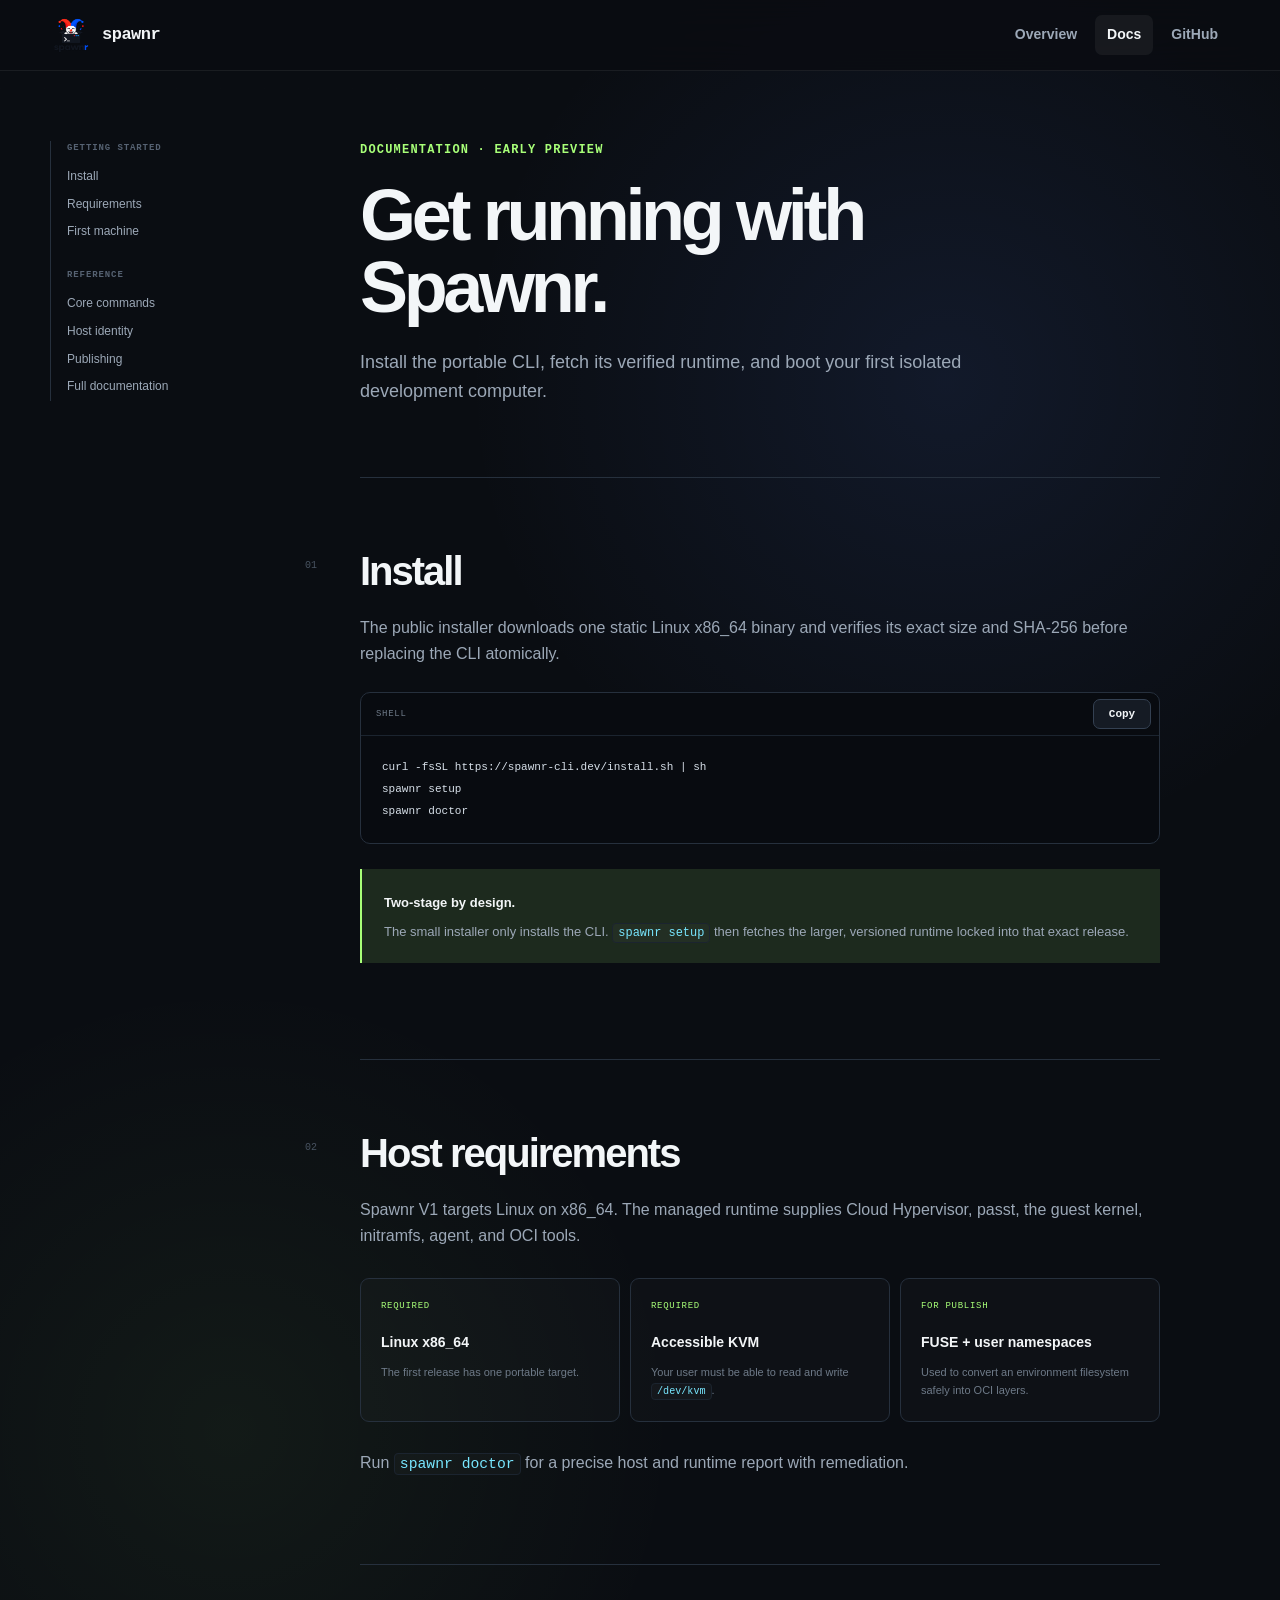
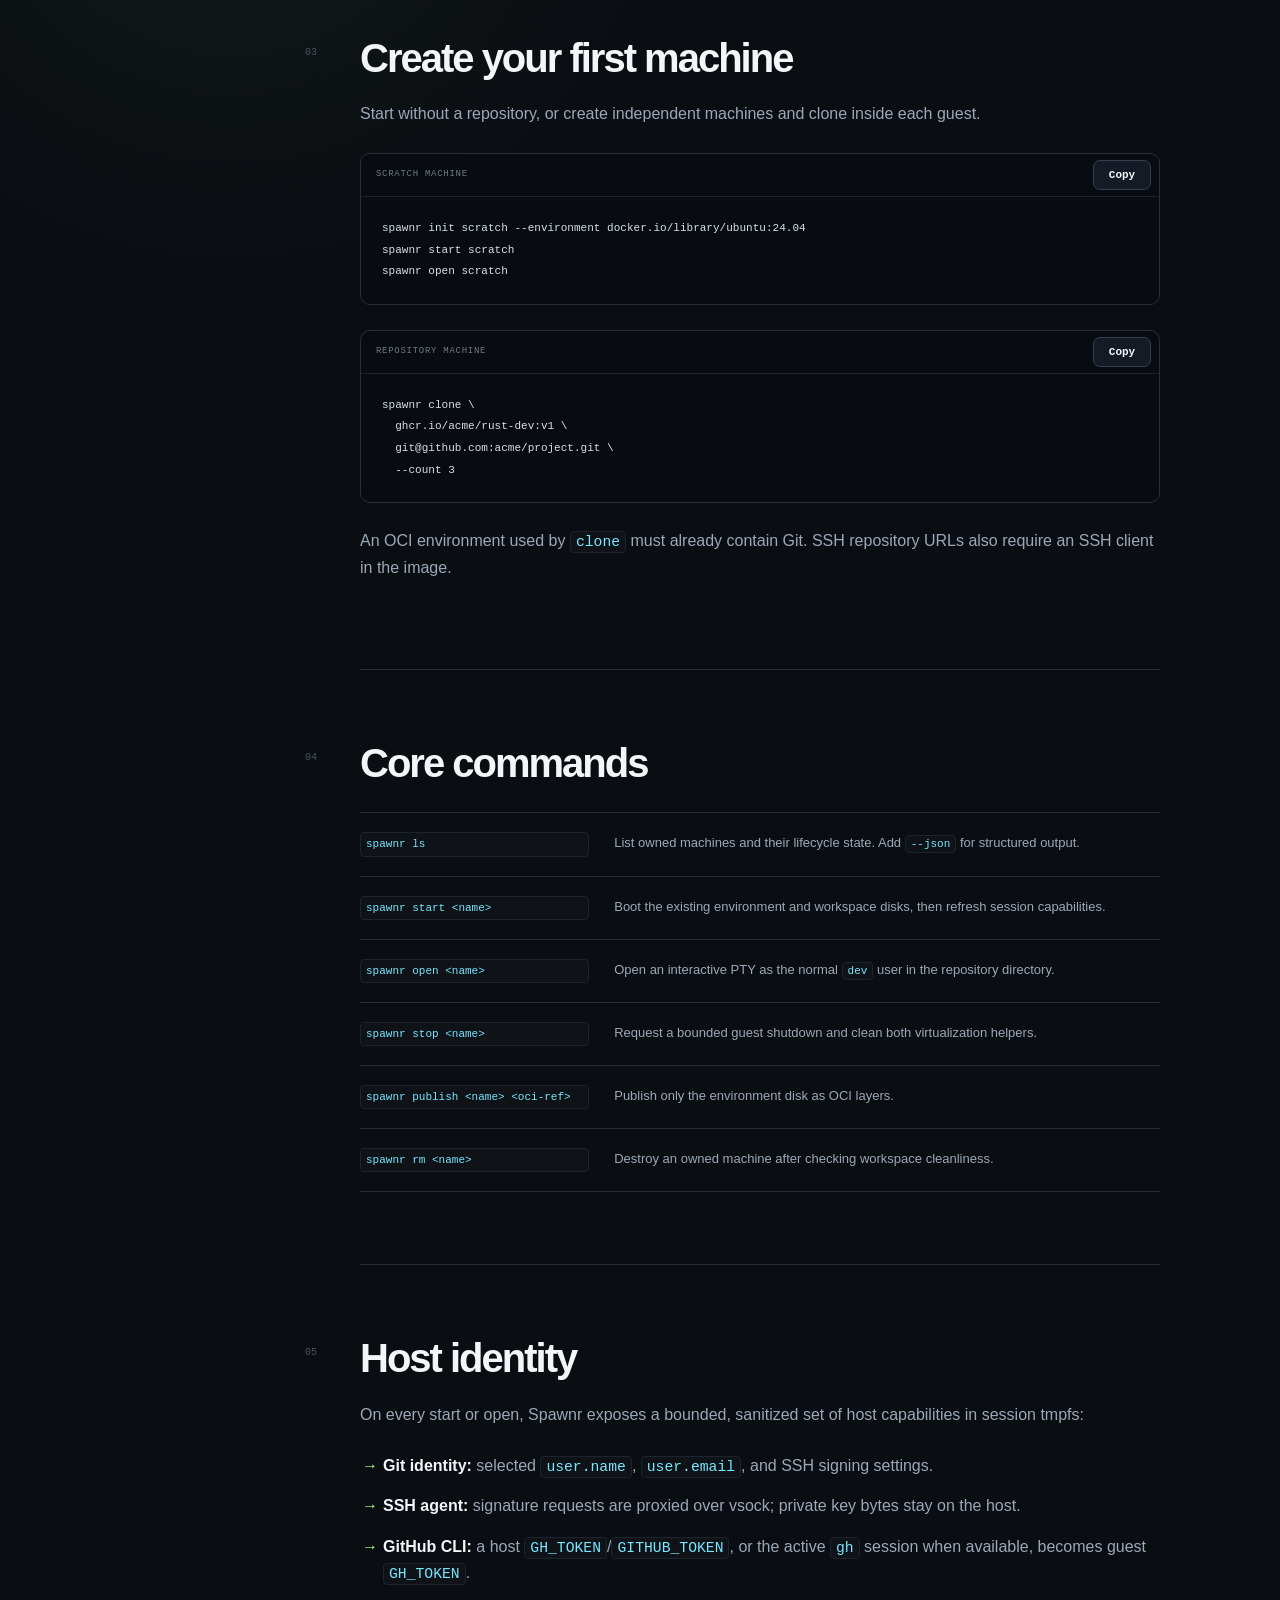
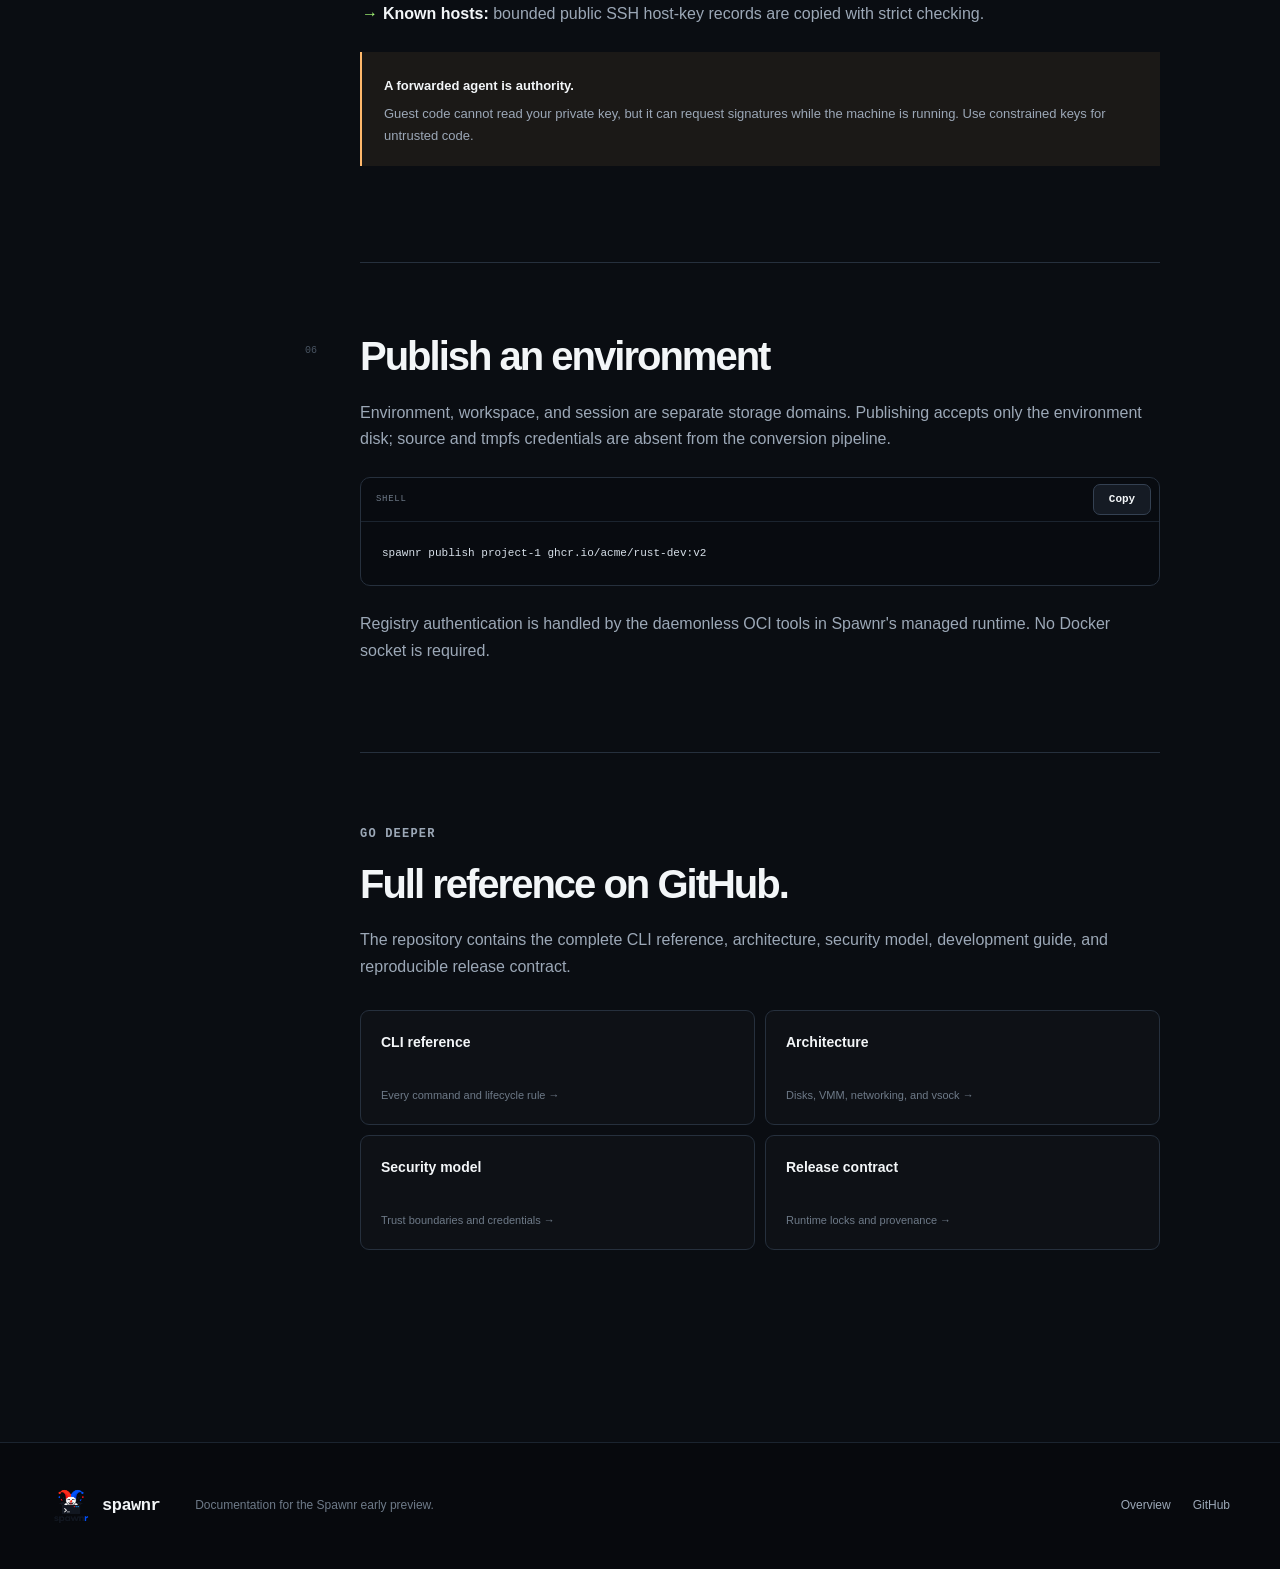
==== site/docs/index.html @ d2446458 "feat(release): launch spawnr-cli.dev and complete host auth Publish a dependency-free GitHub Pages l" ====
<!doctype html>
<html lang="en">
  <head>
    <meta charset="utf-8">
    <meta name="viewport" content="width=device-width, initial-scale=1">
    <meta name="theme-color" content="#0a0d12">
    <meta name="color-scheme" content="dark">
    <title>Documentation — Spawnr</title>
    <meta
      name="description"
      content="Install Spawnr, verify your Linux host, and create reproducible KVM development computers from OCI environments."
    >
    <link rel="canonical" href="https://spawnr-cli.dev/docs/">
    <meta property="og:type" content="website">
    <meta property="og:title" content="Spawnr documentation">
    <meta property="og:description" content="Install, configure, and use reproducible KVM development computers.">
    <meta property="og:url" content="https://spawnr-cli.dev/docs/">
    <meta property="og:image" content="https://spawnr-cli.dev/assets/spawnr-logo.png">
    <meta property="og:image:alt" content="Spawnr documentation">
    <meta property="og:image:width" content="1254">
    <meta property="og:image:height" content="1254">
    <meta name="twitter:card" content="summary">
    <link rel="icon" type="image/png" href="../assets/spawnr-logo.png">
    <link rel="stylesheet" href="../styles.css">
    <script src="../app.js" defer></script>
  </head>
  <body class="docs-page">
    <a class="skip-link" href="#docs-content">Skip to documentation</a>

    <header class="site-header">
      <div class="nav-shell">
        <a class="brand" href="../" aria-label="Spawnr home">
          <img src="../assets/spawnr-logo.png" width="42" height="42" alt="">
          <span>spawnr</span>
        </a>
        <nav class="primary-nav" aria-label="Primary navigation">
          <a href="../">Overview</a>
          <a href="./" aria-current="page">Docs</a>
          <a href="https://github.com/spawnr-dev/spawnr">GitHub</a>
        </nav>
      </div>
    </header>

    <main id="docs-content" class="section-shell docs-shell">
      <aside class="docs-sidebar" aria-label="Documentation sections">
        <p>Getting started</p>
        <a href="#install">Install</a>
        <a href="#requirements">Requirements</a>
        <a href="#first-machine">First machine</a>
        <p>Reference</p>
        <a href="#commands">Core commands</a>
        <a href="#identity">Host identity</a>
        <a href="#publishing">Publishing</a>
        <a href="#more">Full documentation</a>
      </aside>

      <article class="docs-article">
        <header class="docs-hero">
          <p class="eyebrow">Documentation · early preview</p>
          <h1>Get running with Spawnr.</h1>
          <p>Install the portable CLI, fetch its verified runtime, and boot your first isolated development computer.</p>
        </header>

        <section id="install" class="docs-section">
          <div class="docs-kicker">01</div>
          <h2>Install</h2>
          <p>The public installer downloads one static Linux x86_64 binary and verifies its exact size and SHA-256 before replacing the CLI atomically.</p>
          <div class="code-panel">
            <div class="code-panel-header"><span>shell</span><button class="copy-button compact" type="button" data-copy="docs-install"><span class="copy-label">Copy</span></button></div>
            <pre><code id="docs-install">curl -fsSL https://spawnr-cli.dev/install.sh | sh
spawnr setup
spawnr doctor</code></pre>
          </div>
          <div class="callout">
            <strong>Two-stage by design.</strong>
            <p>The small installer only installs the CLI. <code>spawnr setup</code> then fetches the larger, versioned runtime locked into that exact release.</p>
          </div>
        </section>

        <section id="requirements" class="docs-section">
          <div class="docs-kicker">02</div>
          <h2>Host requirements</h2>
          <p>Spawnr V1 targets Linux on x86_64. The managed runtime supplies Cloud Hypervisor, passt, the guest kernel, initramfs, agent, and OCI tools.</p>
          <div class="requirement-grid">
            <div><span>Required</span><strong>Linux x86_64</strong><p>The first release has one portable target.</p></div>
            <div><span>Required</span><strong>Accessible KVM</strong><p>Your user must be able to read and write <code>/dev/kvm</code>.</p></div>
            <div><span>For publish</span><strong>FUSE + user namespaces</strong><p>Used to convert an environment filesystem safely into OCI layers.</p></div>
          </div>
          <p>Run <code>spawnr doctor</code> for a precise host and runtime report with remediation.</p>
        </section>

        <section id="first-machine" class="docs-section">
          <div class="docs-kicker">03</div>
          <h2>Create your first machine</h2>
          <p>Start without a repository, or create independent machines and clone inside each guest.</p>
          <div class="code-panel">
            <div class="code-panel-header"><span>scratch machine</span><button class="copy-button compact" type="button" data-copy="docs-scratch"><span class="copy-label">Copy</span></button></div>
            <pre><code id="docs-scratch">spawnr init scratch --environment docker.io/library/ubuntu:24.04
spawnr start scratch
spawnr open scratch</code></pre>
          </div>
          <div class="code-panel">
            <div class="code-panel-header"><span>repository machine</span><button class="copy-button compact" type="button" data-copy="docs-clone"><span class="copy-label">Copy</span></button></div>
            <pre><code id="docs-clone">spawnr clone \
  ghcr.io/acme/rust-dev:v1 \
  git@github.com:acme/project.git \
  --count 3</code></pre>
          </div>
          <p>An OCI environment used by <code>clone</code> must already contain Git. SSH repository URLs also require an SSH client in the image.</p>
        </section>

        <section id="commands" class="docs-section">
          <div class="docs-kicker">04</div>
          <h2>Core commands</h2>
          <div class="command-list">
            <div><code>spawnr ls</code><p>List owned machines and their lifecycle state. Add <code>--json</code> for structured output.</p></div>
            <div><code>spawnr start &lt;name&gt;</code><p>Boot the existing environment and workspace disks, then refresh session capabilities.</p></div>
            <div><code>spawnr open &lt;name&gt;</code><p>Open an interactive PTY as the normal <code>dev</code> user in the repository directory.</p></div>
            <div><code>spawnr stop &lt;name&gt;</code><p>Request a bounded guest shutdown and clean both virtualization helpers.</p></div>
            <div><code>spawnr publish &lt;name&gt; &lt;oci-ref&gt;</code><p>Publish only the environment disk as OCI layers.</p></div>
            <div><code>spawnr rm &lt;name&gt;</code><p>Destroy an owned machine after checking workspace cleanliness.</p></div>
          </div>
        </section>

        <section id="identity" class="docs-section">
          <div class="docs-kicker">05</div>
          <h2>Host identity</h2>
          <p>On every start or open, Spawnr exposes a bounded, sanitized set of host capabilities in session tmpfs:</p>
          <ul class="docs-list">
            <li><strong>Git identity:</strong> selected <code>user.name</code>, <code>user.email</code>, and SSH signing settings.</li>
            <li><strong>SSH agent:</strong> signature requests are proxied over vsock; private key bytes stay on the host.</li>
            <li><strong>GitHub CLI:</strong> a host <code>GH_TOKEN</code>/<code>GITHUB_TOKEN</code>, or the active <code>gh</code> session when available, becomes guest <code>GH_TOKEN</code>.</li>
            <li><strong>Known hosts:</strong> bounded public SSH host-key records are copied with strict checking.</li>
          </ul>
          <div class="callout warning">
            <strong>A forwarded agent is authority.</strong>
            <p>Guest code cannot read your private key, but it can request signatures while the machine is running. Use constrained keys for untrusted code.</p>
          </div>
        </section>

        <section id="publishing" class="docs-section">
          <div class="docs-kicker">06</div>
          <h2>Publish an environment</h2>
          <p>Environment, workspace, and session are separate storage domains. Publishing accepts only the environment disk; source and tmpfs credentials are absent from the conversion pipeline.</p>
          <div class="code-panel">
            <div class="code-panel-header"><span>shell</span><button class="copy-button compact" type="button" data-copy="docs-publish"><span class="copy-label">Copy</span></button></div>
            <pre><code id="docs-publish">spawnr publish project-1 ghcr.io/acme/rust-dev:v2</code></pre>
          </div>
          <p>Registry authentication is handled by the daemonless OCI tools in Spawnr's managed runtime. No Docker socket is required.</p>
        </section>

        <section id="more" class="docs-section docs-more">
          <p class="eyebrow">Go deeper</p>
          <h2>Full reference on GitHub.</h2>
          <p>The repository contains the complete CLI reference, architecture, security model, development guide, and reproducible release contract.</p>
          <div class="doc-link-grid">
            <a href="https://github.com/spawnr-dev/spawnr/blob/master/docs/cli.md"><strong>CLI reference</strong><span>Every command and lifecycle rule →</span></a>
            <a href="https://github.com/spawnr-dev/spawnr/blob/master/docs/architecture.md"><strong>Architecture</strong><span>Disks, VMM, networking, and vsock →</span></a>
            <a href="https://github.com/spawnr-dev/spawnr/blob/master/docs/security.md"><strong>Security model</strong><span>Trust boundaries and credentials →</span></a>
            <a href="https://github.com/spawnr-dev/spawnr/blob/master/docs/releases.md"><strong>Release contract</strong><span>Runtime locks and provenance →</span></a>
          </div>
        </section>
      </article>
    </main>

    <footer class="site-footer docs-footer">
      <div class="section-shell footer-grid">
        <a class="brand" href="../"><img src="../assets/spawnr-logo.png" width="42" height="42" alt=""><span>spawnr</span></a>
        <p>Documentation for the Spawnr early preview.</p>
        <div class="footer-links"><a href="../">Overview</a><a href="https://github.com/spawnr-dev/spawnr">GitHub</a></div>
      </div>
    </footer>

    <div class="copy-status" role="status" aria-live="polite"></div>
  </body>
</html>
---- site/styles.css ----
:root {
  --bg: #0a0d12;
  --bg-deep: #07090d;
  --surface: #10151d;
  --surface-raised: #151b24;
  --line: #26303d;
  --line-soft: #1b242f;
  --text: #f3f6f8;
  --muted: #9ca8b7;
  --quiet: #6e7a88;
  --green: #a8ff78;
  --green-soft: rgba(168, 255, 120, 0.12);
  --cyan: #78e7ff;
  --violet: #aa8dff;
  --orange: #ffb86b;
  --shadow: 0 28px 80px rgba(0, 0, 0, 0.38);
  --sans: Inter, ui-sans-serif, -apple-system, BlinkMacSystemFont, "Segoe UI", sans-serif;
  --mono: "SFMono-Regular", Consolas, "Liberation Mono", Menlo, monospace;
  --max: 1180px;
}

* {
  box-sizing: border-box;
}

html {
  scroll-behavior: smooth;
  scroll-padding-top: 96px;
}

body {
  margin: 0;
  min-width: 320px;
  color: var(--text);
  background:
    radial-gradient(circle at 74% 8%, rgba(87, 134, 255, 0.1), transparent 30rem),
    radial-gradient(circle at 18% 30%, rgba(168, 255, 120, 0.055), transparent 28rem),
    var(--bg);
  font-family: var(--sans);
  font-size: 16px;
  line-height: 1.65;
  text-rendering: optimizeLegibility;
}

body::before {
  position: fixed;
  z-index: -1;
  inset: 0;
  content: "";
  opacity: 0.22;
  background-image:
    linear-gradient(rgba(255, 255, 255, 0.018) 1px, transparent 1px),
    linear-gradient(90deg, rgba(255, 255, 255, 0.018) 1px, transparent 1px);
  background-size: 44px 44px;
  mask-image: linear-gradient(to bottom, black, transparent 82%);
  pointer-events: none;
}

a {
  color: inherit;
  text-decoration: none;
}

button,
a {
  -webkit-tap-highlight-color: transparent;
}

button {
  font: inherit;
}

code,
pre {
  font-family: var(--mono);
}

code {
  font-size: 0.92em;
}

.skip-link {
  position: fixed;
  z-index: 100;
  top: 12px;
  left: 12px;
  padding: 8px 12px;
  color: var(--bg);
  background: var(--green);
  border-radius: 6px;
  transform: translateY(-160%);
}

.skip-link:focus {
  transform: translateY(0);
}

:focus-visible {
  outline: 2px solid var(--cyan);
  outline-offset: 4px;
}

.section-shell,
.nav-shell {
  width: min(calc(100% - 40px), var(--max));
  margin-inline: auto;
}

.site-header {
  position: sticky;
  z-index: 50;
  top: 0;
  border-bottom: 1px solid rgba(255, 255, 255, 0.07);
  background: rgba(10, 13, 18, 0.82);
  backdrop-filter: blur(18px);
}

.nav-shell {
  display: flex;
  min-height: 70px;
  align-items: center;
  justify-content: space-between;
  gap: 24px;
}

.brand {
  display: inline-flex;
  align-items: center;
  gap: 10px;
  font-family: var(--mono);
  font-size: 17px;
  font-weight: 700;
  letter-spacing: -0.03em;
}

.brand img {
  width: 42px;
  height: 42px;
  object-fit: contain;
}

.primary-nav {
  display: flex;
  align-items: center;
  gap: 6px;
}

.primary-nav a {
  padding: 8px 12px;
  color: var(--muted);
  border-radius: 7px;
  font-size: 14px;
  font-weight: 600;
  transition: color 150ms ease, background 150ms ease;
}

.primary-nav a:hover,
.primary-nav a[aria-current="page"] {
  color: var(--text);
  background: rgba(255, 255, 255, 0.055);
}

.hero {
  display: grid;
  min-height: 690px;
  padding-block: 100px 88px;
  align-items: center;
  grid-template-columns: minmax(0, 1.05fr) minmax(420px, 0.95fr);
  gap: clamp(48px, 7vw, 92px);
}

.eyebrow {
  margin: 0 0 18px;
  color: var(--green);
  font-family: var(--mono);
  font-size: 12px;
  font-weight: 700;
  letter-spacing: 0.1em;
  text-transform: uppercase;
}

.status-dot {
  display: inline-block;
  width: 7px;
  height: 7px;
  margin-right: 7px;
  background: var(--green);
  border-radius: 50%;
  box-shadow: 0 0 0 5px rgba(168, 255, 120, 0.09), 0 0 15px rgba(168, 255, 120, 0.4);
}

.hero h1 {
  max-width: 720px;
  margin: 0;
  font-size: clamp(46px, 6.3vw, 78px);
  line-height: 0.99;
  letter-spacing: -0.065em;
}

.hero h1 span {
  color: transparent;
  background: linear-gradient(105deg, var(--green), var(--cyan) 62%, #eefcff);
  background-clip: text;
  -webkit-background-clip: text;
}

.hero-lede {
  max-width: 680px;
  margin: 28px 0 32px;
  color: var(--muted);
  font-size: clamp(17px, 1.7vw, 20px);
  line-height: 1.65;
}

.install-block {
  display: flex;
  width: min(100%, 670px);
  min-height: 56px;
  align-items: center;
  justify-content: space-between;
  gap: 16px;
  padding: 9px 10px 9px 18px;
  overflow: hidden;
  border: 1px solid var(--line);
  border-radius: 10px;
  background: rgba(7, 10, 14, 0.84);
  box-shadow: inset 0 1px rgba(255, 255, 255, 0.025), 0 14px 34px rgba(0, 0, 0, 0.2);
}

.install-block code {
  overflow: auto hidden;
  color: #dce5ed;
  font-size: 13px;
  white-space: nowrap;
  scrollbar-width: none;
}

.install-block code::before {
  margin-right: 10px;
  color: var(--green);
  content: "$";
}

.copy-button {
  flex: 0 0 auto;
  min-width: 64px;
  padding: 8px 12px;
  color: var(--text);
  border: 1px solid #344152;
  border-radius: 7px;
  background: var(--surface-raised);
  cursor: pointer;
  font-family: var(--mono);
  font-size: 11px;
  font-weight: 700;
  transition: border-color 150ms ease, color 150ms ease, transform 150ms ease;
}

.copy-button:hover {
  color: var(--green);
  border-color: rgba(168, 255, 120, 0.45);
}

.copy-button:active { transform: translateY(1px); }
.copy-button.copied { color: var(--green); }

.install-next {
  display: flex;
  margin: 11px 0 0 5px;
  align-items: center;
  gap: 10px;
  color: var(--quiet);
  font-size: 12px;
}

.install-next code { color: var(--muted); }

.hero-actions {
  display: flex;
  margin-top: 30px;
  flex-wrap: wrap;
  gap: 10px;
}

.button {
  display: inline-flex;
  min-height: 46px;
  padding: 0 18px;
  align-items: center;
  justify-content: center;
  gap: 10px;
  border: 1px solid transparent;
  border-radius: 8px;
  font-size: 14px;
  font-weight: 700;
  transition: transform 150ms ease, border-color 150ms ease, background 150ms ease;
}

.button:hover { transform: translateY(-1px); }

.button-primary {
  color: #0b1409;
  background: var(--green);
  box-shadow: 0 10px 32px rgba(168, 255, 120, 0.14);
}

.button-primary:hover { background: #bdff99; }

.button-secondary {
  color: var(--text);
  border-color: var(--line);
  background: rgba(255, 255, 255, 0.025);
}

.button-secondary:hover {
  border-color: #425165;
  background: rgba(255, 255, 255, 0.045);
}

.hero-console {
  position: relative;
  overflow: hidden;
  border: 1px solid #2b3644;
  border-radius: 14px;
  background: rgba(8, 11, 16, 0.94);
  box-shadow: var(--shadow), 0 0 0 1px rgba(168, 255, 120, 0.025);
}

.hero-console::before {
  position: absolute;
  inset: 0;
  content: "";
  background: linear-gradient(140deg, rgba(168, 255, 120, 0.035), transparent 42%);
  pointer-events: none;
}

.console-chrome {
  display: flex;
  height: 46px;
  padding-inline: 16px;
  align-items: center;
  justify-content: space-between;
  color: var(--quiet);
  border-bottom: 1px solid var(--line-soft);
  background: rgba(255, 255, 255, 0.018);
  font-family: var(--mono);
  font-size: 10px;
}

.console-dots { display: flex; gap: 6px; }
.console-dots span { width: 7px; height: 7px; background: #35404d; border-radius: 50%; }
.console-dots span:first-child { background: #7e4848; }
.console-dots span:nth-child(2) { background: #7e7148; }
.console-dots span:last-child { background: #497953; }

.console-body {
  min-height: 330px;
  padding: 27px 24px 22px;
  color: #d2d9e2;
  font-family: var(--mono);
  font-size: 12px;
  line-height: 1.8;
}

.console-body p { margin: 0; }
.prompt { color: var(--green); }
.argument { color: var(--cyan); }
.success { color: var(--green); }
.console-muted { margin-block: 16px 8px !important; color: #667384; }
.console-gap { margin-top: 27px !important; }
.console-banner { margin-block: 18px 7px !important; color: #728091; font-size: 10px; letter-spacing: 0.14em; }
.guest-prompt { color: var(--violet); }
.path { color: var(--cyan); }

.cursor {
  display: inline-block;
  width: 7px;
  height: 14px;
  margin-left: 3px;
  vertical-align: -2px;
  background: var(--green);
  animation: blink 1.2s step-end infinite;
}

@keyframes blink { 50% { opacity: 0; } }

.console-meta {
  display: flex;
  padding: 13px 20px;
  gap: 18px;
  color: var(--quiet);
  border-top: 1px solid var(--line-soft);
  font-family: var(--mono);
  font-size: 9px;
  letter-spacing: 0.08em;
  text-transform: uppercase;
}

.meta-dot { display: inline-block; width: 5px; height: 5px; margin-right: 6px; border-radius: 50%; }
.meta-green { background: var(--green); }
.meta-cyan { background: var(--cyan); }
.meta-violet { background: var(--violet); }

.proof-strip {
  border-block: 1px solid var(--line-soft);
  background: rgba(255, 255, 255, 0.018);
}

.proof-grid {
  display: grid;
  grid-template-columns: repeat(4, 1fr);
}

.proof-grid div {
  display: flex;
  min-height: 110px;
  padding: 22px 24px;
  flex-direction: column;
  justify-content: center;
  border-left: 1px solid var(--line-soft);
}

.proof-grid div:last-child { border-right: 1px solid var(--line-soft); }
.proof-grid strong { font-size: 13px; }
.proof-grid span { margin-top: 2px; color: var(--quiet); font-size: 11px; }

.section-block { padding-block: 118px; }

.section-heading { max-width: 700px; margin-bottom: 54px; }
.section-heading h2,
.workflow-copy h2,
.security-grid h2,
.final-cta h2,
.docs-section h2,
.docs-more h2 {
  margin: 0;
  font-size: clamp(32px, 4.4vw, 52px);
  line-height: 1.06;
  letter-spacing: -0.05em;
}

.section-heading > p:last-child,
.workflow-copy > p,
.security-grid > div > p:last-child,
.final-cta > p:not(.eyebrow) {
  max-width: 680px;
  margin: 20px 0 0;
  color: var(--muted);
  font-size: 17px;
}

.domain-grid {
  display: grid;
  grid-template-columns: repeat(3, 1fr);
  gap: 16px;
}

.domain-card {
  position: relative;
  min-height: 440px;
  padding: 30px;
  overflow: hidden;
  border: 1px solid var(--line);
  border-radius: 13px;
  background: linear-gradient(145deg, rgba(255, 255, 255, 0.035), rgba(255, 255, 255, 0.012));
}

.domain-card::after {
  position: absolute;
  right: -50px;
  bottom: -75px;
  width: 210px;
  height: 210px;
  content: "";
  border: 1px solid currentColor;
  border-radius: 50%;
  opacity: 0.08;
}

.domain-index {
  color: #596575;
  font-family: var(--mono);
  font-size: 11px;
}

.domain-label {
  margin: 42px 0 9px;
  color: currentColor;
  font-family: var(--mono);
  font-size: 11px;
  font-weight: 700;
  letter-spacing: 0.1em;
  text-transform: uppercase;
}

.domain-card h3 { max-width: 260px; margin: 0; color: var(--text); font-size: 25px; line-height: 1.15; letter-spacing: -0.035em; }
.domain-card > p:not(.domain-label) { margin: 19px 0 24px; color: var(--muted); font-size: 14px; }
.domain-card ul { margin: 0; padding: 0; color: #bac3ce; list-style: none; font-size: 12px; }
.domain-card li { margin: 8px 0; }
.domain-card li::before { margin-right: 9px; color: currentColor; content: "·"; }
.domain-environment { color: var(--green); }
.domain-workspace { color: var(--cyan); }
.domain-session { color: var(--violet); }

.workflow-section {
  display: grid;
  grid-template-columns: 0.78fr 1.22fr;
  gap: clamp(50px, 8vw, 110px);
  align-items: start;
}

.workflow-copy { position: sticky; top: 120px; }

.text-link {
  display: inline-block;
  margin-top: 28px;
  color: var(--green);
  font-size: 14px;
  font-weight: 700;
}

.text-link span { margin-left: 5px; transition: margin 150ms ease; }
.text-link:hover span { margin-left: 10px; }

.workflow-list { margin: 0; padding: 0; border-top: 1px solid var(--line); list-style: none; }
.workflow-list li {
  display: grid;
  min-height: 150px;
  padding: 27px 0;
  align-items: start;
  grid-template-columns: 44px 1fr auto;
  gap: 18px;
  border-bottom: 1px solid var(--line);
}
.workflow-list li > span {
  display: grid;
  width: 30px;
  height: 30px;
  place-items: center;
  color: var(--green);
  border: 1px solid rgba(168, 255, 120, 0.22);
  border-radius: 50%;
  background: var(--green-soft);
  font-family: var(--mono);
  font-size: 10px;
}
.workflow-list strong { font-size: 18px; }
.workflow-list p { max-width: 470px; margin: 7px 0 0; color: var(--muted); font-size: 14px; }
.workflow-list > li > code { padding: 5px 8px; color: var(--cyan); border: 1px solid var(--line-soft); border-radius: 5px; background: rgba(255, 255, 255, 0.02); font-size: 10px; }

.security-band {
  padding-block: 84px;
  border-block: 1px solid rgba(120, 231, 255, 0.13);
  background: linear-gradient(90deg, rgba(120, 231, 255, 0.035), rgba(170, 141, 255, 0.045));
}

.security-grid {
  display: grid;
  align-items: center;
  grid-template-columns: 120px 1fr auto;
  gap: 44px;
}

.security-grid h2 { font-size: clamp(31px, 4vw, 46px); }
.security-mark { position: relative; width: 104px; height: 104px; border: 1px solid rgba(120, 231, 255, 0.18); border-radius: 25px; transform: rotate(45deg); }
.security-mark span { position: absolute; width: 13px; height: 13px; border: 2px solid var(--cyan); border-radius: 50%; }
.security-mark span:first-child { top: 17px; left: 17px; }
.security-mark span:nth-child(2) { right: 17px; bottom: 17px; }
.security-mark span:last-child { top: 45px; left: 45px; background: var(--cyan); box-shadow: 0 0 20px rgba(120, 231, 255, 0.5); }

.final-cta { max-width: 820px; text-align: center; }
.final-cta .hero-actions { justify-content: center; }

.site-footer { padding-block: 42px; border-top: 1px solid var(--line-soft); background: var(--bg-deep); }
.footer-grid { display: grid; align-items: center; grid-template-columns: auto 1fr auto; gap: 35px; }
.footer-grid > p { margin: 0; color: var(--quiet); font-size: 12px; }
.footer-links { display: flex; gap: 22px; color: var(--muted); font-size: 12px; }
.footer-links a:hover { color: var(--text); }

.copy-status {
  position: fixed;
  z-index: 70;
  right: 20px;
  bottom: 20px;
  padding: 9px 13px;
  color: var(--bg);
  background: var(--green);
  border-radius: 7px;
  box-shadow: var(--shadow);
  font-size: 12px;
  font-weight: 700;
  opacity: 0;
  transform: translateY(12px);
  transition: opacity 160ms ease, transform 160ms ease;
  pointer-events: none;
}

.copy-status.visible { opacity: 1; transform: translateY(0); }

/* Documentation */
.docs-shell {
  display: grid;
  padding-block: 70px 120px;
  grid-template-columns: 210px minmax(0, 800px);
  gap: clamp(50px, 8vw, 100px);
}

.docs-sidebar {
  position: sticky;
  top: 110px;
  align-self: start;
  padding-left: 16px;
  border-left: 1px solid var(--line);
}

.docs-sidebar p { margin: 22px 0 7px; color: #566272; font-family: var(--mono); font-size: 9px; font-weight: 700; letter-spacing: 0.1em; text-transform: uppercase; }
.docs-sidebar p:first-child { margin-top: 0; }
.docs-sidebar a { display: block; padding-block: 4px; color: var(--muted); font-size: 12px; }
.docs-sidebar a:hover { color: var(--green); }

.docs-hero { padding-bottom: 70px; border-bottom: 1px solid var(--line); }
.docs-hero h1 { max-width: 680px; margin: 0; font-size: clamp(43px, 7vw, 72px); line-height: 1; letter-spacing: -0.06em; }
.docs-hero > p:last-child { max-width: 650px; margin: 25px 0 0; color: var(--muted); font-size: 18px; }

.docs-section { position: relative; padding-block: 72px; border-bottom: 1px solid var(--line); }
.docs-kicker { position: absolute; top: 80px; left: -55px; color: #485361; font-family: var(--mono); font-size: 10px; }
.docs-section h2 { margin-bottom: 22px; font-size: clamp(29px, 4vw, 40px); }
.docs-section > p { color: var(--muted); }
.docs-section > p + p { margin-top: 15px; }
.docs-section code:not(pre code) { padding: 2px 5px; color: var(--cyan); border: 1px solid var(--line-soft); border-radius: 4px; background: rgba(255, 255, 255, 0.025); }

.code-panel { margin-block: 25px; overflow: hidden; border: 1px solid var(--line); border-radius: 10px; background: #080b10; }
.code-panel-header { display: flex; min-height: 39px; padding: 6px 8px 6px 15px; align-items: center; justify-content: space-between; color: var(--quiet); border-bottom: 1px solid var(--line-soft); font-family: var(--mono); font-size: 9px; letter-spacing: 0.08em; text-transform: uppercase; }
.copy-button.compact { min-width: 58px; padding: 5px 8px; }
.code-panel pre { margin: 0; padding: 21px; overflow-x: auto; color: #d7e0e9; font-size: 12px; line-height: 1.8; }

.callout { margin-block: 24px; padding: 20px 22px; border-left: 2px solid var(--green); background: var(--green-soft); }
.callout strong { font-size: 13px; }
.callout p { margin: 5px 0 0; color: var(--muted); font-size: 13px; }
.callout.warning { border-color: var(--orange); background: rgba(255, 184, 107, 0.07); }

.requirement-grid { display: grid; margin-block: 28px; grid-template-columns: repeat(3, 1fr); gap: 10px; }
.requirement-grid div { padding: 20px; border: 1px solid var(--line); border-radius: 9px; background: rgba(255, 255, 255, 0.018); }
.requirement-grid span { display: block; margin-bottom: 16px; color: var(--green); font-family: var(--mono); font-size: 9px; letter-spacing: 0.08em; text-transform: uppercase; }
.requirement-grid strong { font-size: 14px; }
.requirement-grid p { margin: 7px 0 0; color: var(--quiet); font-size: 11px; }

.command-list { margin-top: 28px; border-top: 1px solid var(--line); }
.command-list div { display: grid; padding: 19px 0; grid-template-columns: minmax(190px, 0.42fr) 1fr; gap: 25px; border-bottom: 1px solid var(--line); }
.command-list code { align-self: start; color: var(--green); font-size: 11px; }
.command-list p { margin: 0; color: var(--muted); font-size: 13px; }

.docs-list { margin: 25px 0; padding: 0; list-style: none; }
.docs-list li { position: relative; margin: 14px 0; padding-left: 23px; color: var(--muted); }
.docs-list li::before { position: absolute; left: 2px; color: var(--green); content: "→"; }
.docs-list strong { color: var(--text); }

.docs-more { border-bottom: 0; }
.doc-link-grid { display: grid; margin-top: 30px; grid-template-columns: repeat(2, 1fr); gap: 10px; }
.doc-link-grid a { display: flex; min-height: 115px; padding: 20px; flex-direction: column; justify-content: space-between; border: 1px solid var(--line); border-radius: 9px; background: rgba(255, 255, 255, 0.018); transition: border-color 150ms ease, background 150ms ease; }
.doc-link-grid a:hover { border-color: #425165; background: rgba(255, 255, 255, 0.035); }
.doc-link-grid strong { font-size: 14px; }
.doc-link-grid span { color: var(--quiet); font-size: 11px; }
.docs-footer { margin-top: 0; }

@media (max-width: 960px) {
  .hero { min-height: auto; padding-block: 80px; grid-template-columns: 1fr; }
  .hero-copy { max-width: 760px; }
  .hero-console { width: min(100%, 650px); }
  .proof-grid { grid-template-columns: repeat(2, 1fr); }
  .proof-grid div:nth-child(3) { border-top: 1px solid var(--line-soft); }
  .proof-grid div:nth-child(4) { border-top: 1px solid var(--line-soft); border-right: 1px solid var(--line-soft); }
  .domain-grid { grid-template-columns: 1fr; }
  .domain-card { min-height: 360px; }
  .workflow-section { grid-template-columns: 1fr; }
  .workflow-copy { position: static; max-width: 700px; }
  .security-grid { grid-template-columns: 90px 1fr; }
  .security-grid > .button { grid-column: 2; justify-self: start; }
  .security-mark { width: 78px; height: 78px; border-radius: 19px; }
  .security-mark span:first-child { top: 12px; left: 12px; }
  .security-mark span:nth-child(2) { right: 12px; bottom: 12px; }
  .security-mark span:last-child { top: 32px; left: 32px; }
  .docs-shell { grid-template-columns: 1fr; }
  .docs-sidebar { display: none; }
  .docs-article { width: min(100%, 800px); }
  .docs-kicker { position: static; margin-bottom: 10px; }
}

@media (max-width: 650px) {
  .section-shell,
  .nav-shell { width: min(calc(100% - 28px), var(--max)); }
  .nav-shell { min-height: 62px; }
  .primary-nav { gap: 0; }
  .primary-nav a { padding-inline: 8px; font-size: 12px; }
  .primary-nav a:last-child { display: none; }
  .hero { padding-block: 58px 70px; gap: 46px; }
  .hero h1 { font-size: clamp(42px, 13vw, 59px); }
  .hero-lede { font-size: 16px; }
  .install-block { align-items: stretch; padding: 10px; flex-direction: column; }
  .install-block code { padding: 5px; }
  .copy-button { width: 100%; }
  .install-next { align-items: flex-start; flex-direction: column; gap: 3px; }
  .install-next span { display: none; }
  .hero-actions { align-items: stretch; flex-direction: column; }
  .button { width: 100%; }
  .console-body { min-height: 300px; padding: 22px 17px; font-size: 10px; overflow-x: auto; }
  .proof-grid { grid-template-columns: 1fr; }
  .proof-grid div { min-height: 90px; border-right: 1px solid var(--line-soft); border-top: 1px solid var(--line-soft); }
  .proof-grid div:first-child { border-top: 0; }
  .section-block { padding-block: 82px; }
  .domain-card { min-height: auto; padding: 24px; }
  .workflow-list li { grid-template-columns: 38px 1fr; }
  .workflow-list > li > code { display: none; }
  .security-band { padding-block: 70px; }
  .security-grid { grid-template-columns: 1fr; gap: 28px; }
  .security-grid > .button { grid-column: auto; }
  .security-mark { margin-left: 15px; }
  .footer-grid { justify-items: start; grid-template-columns: 1fr; gap: 13px; }
  .requirement-grid { grid-template-columns: 1fr; }
  .command-list div { grid-template-columns: 1fr; gap: 8px; }
  .doc-link-grid { grid-template-columns: 1fr; }
  .docs-shell { padding-block: 50px 80px; }
  .docs-hero { padding-bottom: 55px; }
  .docs-section { padding-block: 58px; }
  .code-panel pre { padding: 17px; font-size: 10px; }
}

@media (prefers-reduced-motion: reduce) {
  html { scroll-behavior: auto; }
  *, *::before, *::after { scroll-behavior: auto !important; animation-duration: 0.01ms !important; animation-iteration-count: 1 !important; transition-duration: 0.01ms !important; }
}
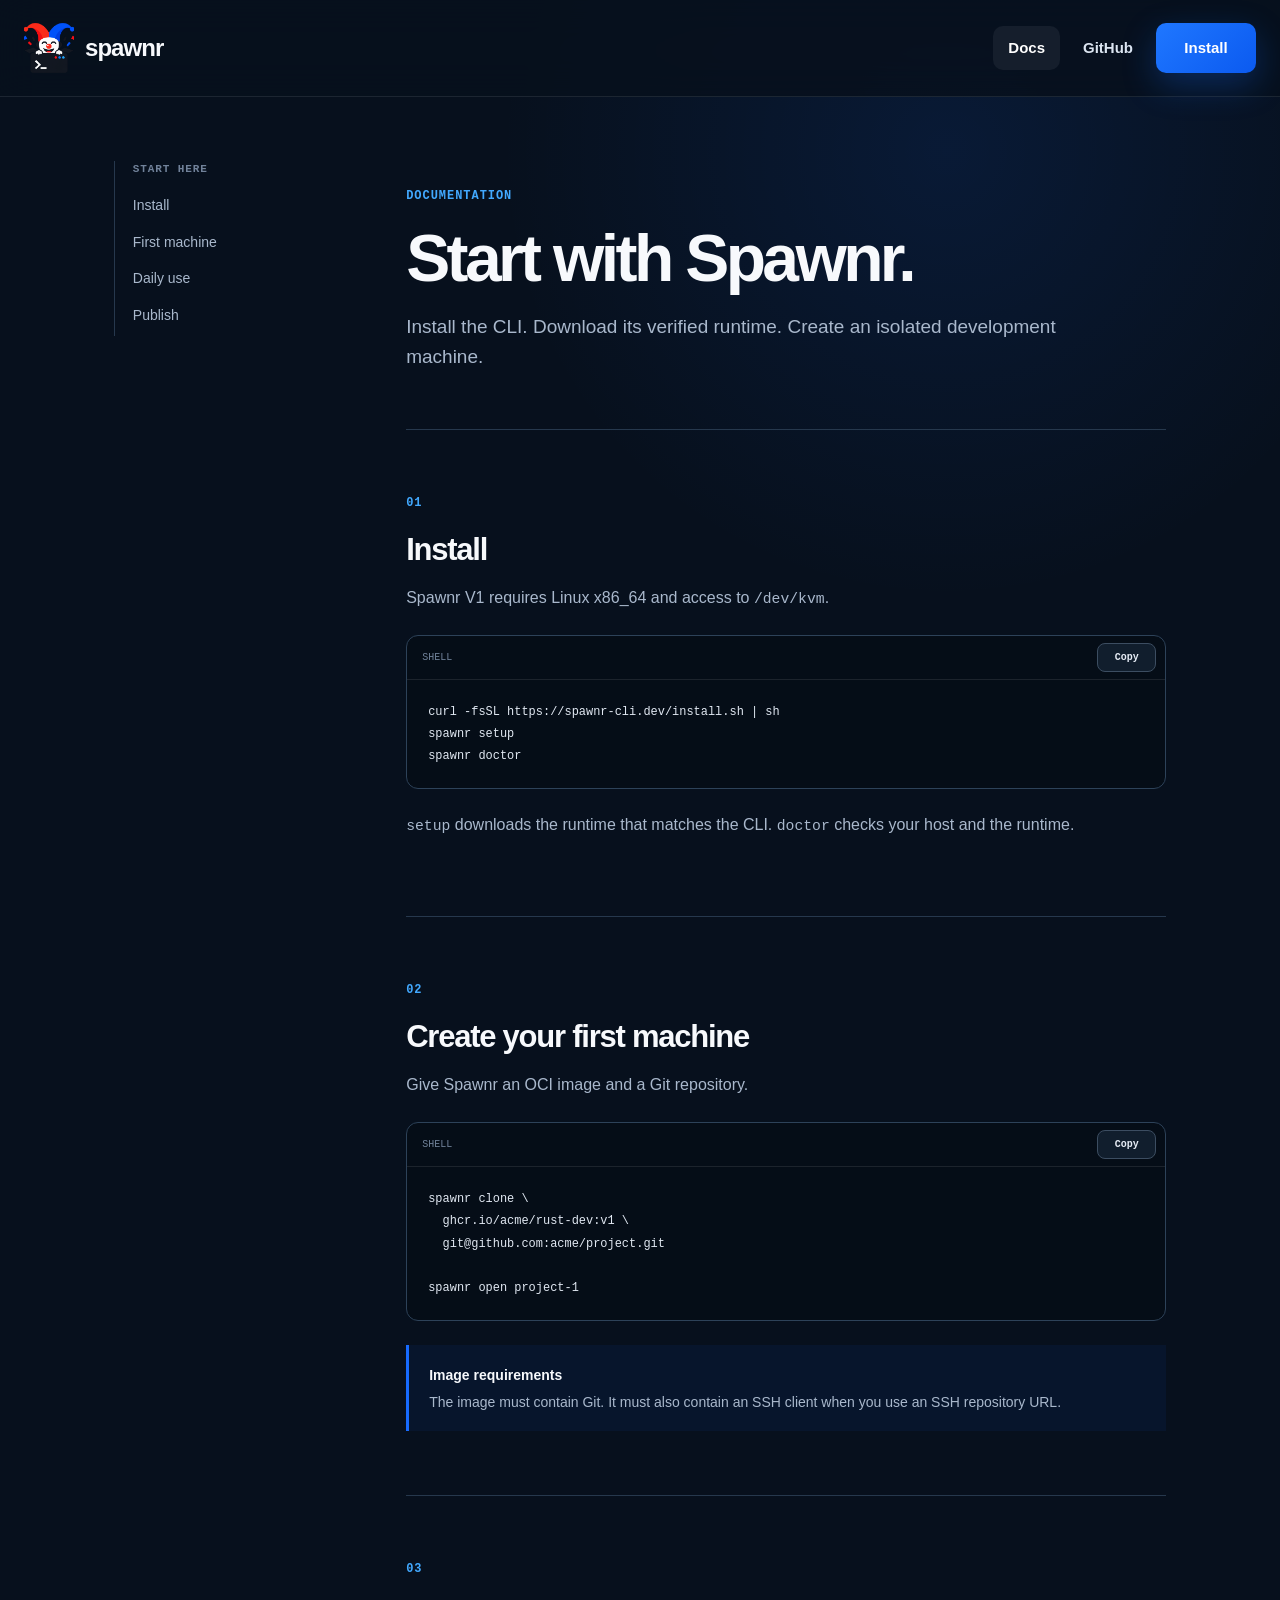
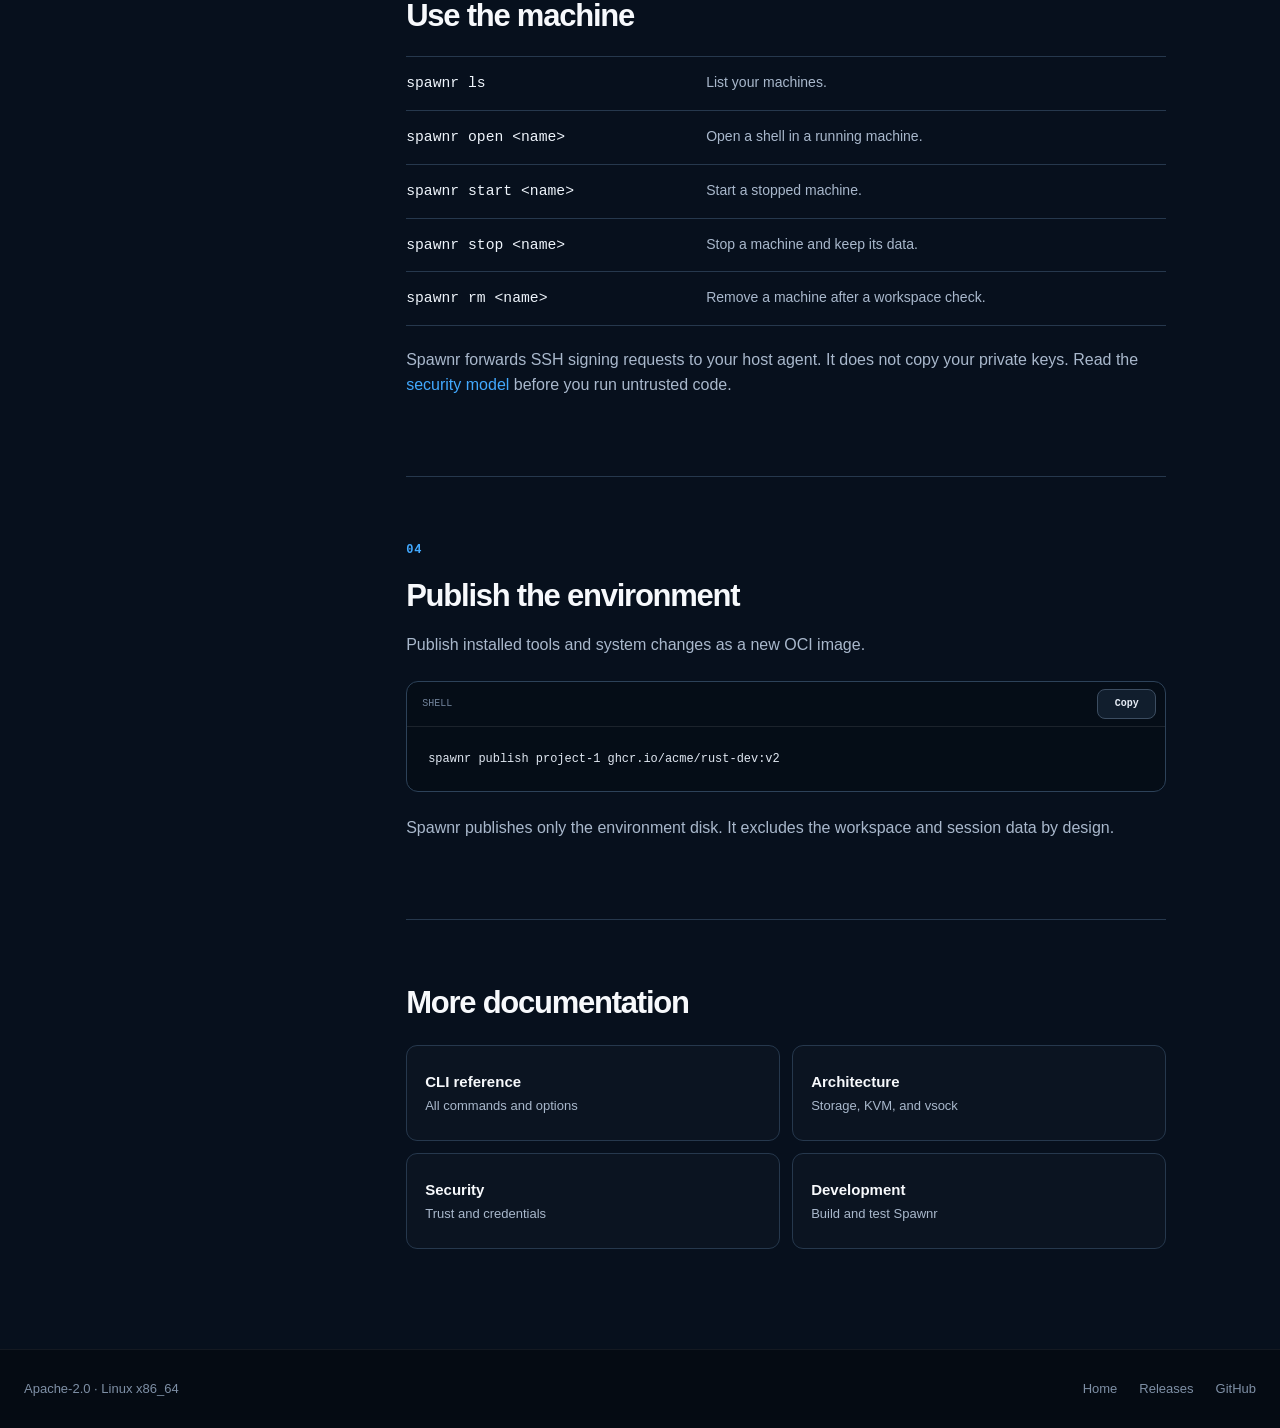
==== commit d54875f5: "remake website" ====
--- a/site/docs/index.html
+++ b/site/docs/index.html
@@ -3,23 +3,23 @@
   <head>
     <meta charset="utf-8">
     <meta name="viewport" content="width=device-width, initial-scale=1">
-    <meta name="theme-color" content="#0a0d12">
+    <meta name="theme-color" content="#07101d">
     <meta name="color-scheme" content="dark">
-    <title>Documentation — Spawnr</title>
+    <title>Docs — Spawnr</title>
     <meta
       name="description"
-      content="Install Spawnr, verify your Linux host, and create reproducible KVM development computers from OCI environments."
+      content="Install Spawnr, create your first isolated development machine, and learn the core commands."
     >
     <link rel="canonical" href="https://spawnr-cli.dev/docs/">
     <meta property="og:type" content="website">
     <meta property="og:title" content="Spawnr documentation">
-    <meta property="og:description" content="Install, configure, and use reproducible KVM development computers.">
+    <meta property="og:description" content="Install Spawnr and create your first isolated development machine.">
     <meta property="og:url" content="https://spawnr-cli.dev/docs/">
-    <meta property="og:image" content="https://spawnr-cli.dev/assets/spawnr-logo.png">
-    <meta property="og:image:alt" content="Spawnr documentation">
-    <meta property="og:image:width" content="1254">
-    <meta property="og:image:height" content="1254">
-    <meta name="twitter:card" content="summary">
+    <meta property="og:image" content="https://spawnr-cli.dev/assets/spawnr-social.png">
+    <meta property="og:image:alt" content="Spawnr — Your development machine, ready in one command">
+    <meta property="og:image:width" content="1731">
+    <meta property="og:image:height" content="909">
+    <meta name="twitter:card" content="summary_large_image">
     <link rel="icon" type="image/png" href="../assets/spawnr-logo.png">
     <link rel="stylesheet" href="../styles.css">
     <script src="../app.js" defer></script>
@@ -28,146 +28,127 @@
     <a class="skip-link" href="#docs-content">Skip to documentation</a>
 
     <header class="site-header">
-      <div class="nav-shell">
+      <div class="page-shell nav-shell">
         <a class="brand" href="../" aria-label="Spawnr home">
-          <img src="../assets/spawnr-logo.png" width="42" height="42" alt="">
+          <span class="brand-mark" aria-hidden="true">
+            <img src="../assets/spawnr-logo.png" alt="">
+          </span>
           <span>spawnr</span>
         </a>
         <nav class="primary-nav" aria-label="Primary navigation">
-          <a href="../">Overview</a>
           <a href="./" aria-current="page">Docs</a>
-          <a href="https://github.com/spawnr-dev/spawnr">GitHub</a>
+          <a href="https://github.com/mathias-vandaele/spawnr">GitHub</a>
+          <a class="nav-install" href="../#install">Install</a>
         </nav>
       </div>
     </header>
 
-    <main id="docs-content" class="section-shell docs-shell">
+    <main id="docs-content" class="page-shell docs-shell">
       <aside class="docs-sidebar" aria-label="Documentation sections">
-        <p>Getting started</p>
+        <p>Start here</p>
         <a href="#install">Install</a>
-        <a href="#requirements">Requirements</a>
         <a href="#first-machine">First machine</a>
-        <p>Reference</p>
-        <a href="#commands">Core commands</a>
-        <a href="#identity">Host identity</a>
-        <a href="#publishing">Publishing</a>
-        <a href="#more">Full documentation</a>
+        <a href="#daily-use">Daily use</a>
+        <a href="#publish">Publish</a>
       </aside>
 
       <article class="docs-article">
         <header class="docs-hero">
-          <p class="eyebrow">Documentation · early preview</p>
-          <h1>Get running with Spawnr.</h1>
-          <p>Install the portable CLI, fetch its verified runtime, and boot your first isolated development computer.</p>
+          <p class="availability">Documentation</p>
+          <h1>Start with Spawnr.</h1>
+          <p>Install the CLI. Download its verified runtime. Create an isolated development machine.</p>
         </header>
 
         <section id="install" class="docs-section">
-          <div class="docs-kicker">01</div>
+          <p class="section-number">01</p>
           <h2>Install</h2>
-          <p>The public installer downloads one static Linux x86_64 binary and verifies its exact size and SHA-256 before replacing the CLI atomically.</p>
+          <p>Spawnr V1 requires Linux x86_64 and access to <code>/dev/kvm</code>.</p>
           <div class="code-panel">
-            <div class="code-panel-header"><span>shell</span><button class="copy-button compact" type="button" data-copy="docs-install"><span class="copy-label">Copy</span></button></div>
+            <div class="code-panel-header">
+              <span>shell</span>
+              <button class="copy-button compact" type="button" data-copy="docs-install" aria-label="Copy the installation commands">
+                <span class="copy-label">Copy</span>
+              </button>
+            </div>
             <pre><code id="docs-install">curl -fsSL https://spawnr-cli.dev/install.sh | sh
 spawnr setup
 spawnr doctor</code></pre>
           </div>
-          <div class="callout">
-            <strong>Two-stage by design.</strong>
-            <p>The small installer only installs the CLI. <code>spawnr setup</code> then fetches the larger, versioned runtime locked into that exact release.</p>
+          <p><code>setup</code> downloads the runtime that matches the CLI. <code>doctor</code> checks your host and the runtime.</p>
+        </section>
+
+        <section id="first-machine" class="docs-section">
+          <p class="section-number">02</p>
+          <h2>Create your first machine</h2>
+          <p>Give Spawnr an OCI image and a Git repository.</p>
+          <div class="code-panel">
+            <div class="code-panel-header">
+              <span>shell</span>
+              <button class="copy-button compact" type="button" data-copy="docs-clone" aria-label="Copy the first machine commands">
+                <span class="copy-label">Copy</span>
+              </button>
+            </div>
+            <pre><code id="docs-clone">spawnr clone \
+  ghcr.io/acme/rust-dev:v1 \
+  git@github.com:acme/project.git
+
+spawnr open project-1</code></pre>
+          </div>
+          <div class="note">
+            <strong>Image requirements</strong>
+            <p>The image must contain Git. It must also contain an SSH client when you use an SSH repository URL.</p>
           </div>
         </section>
 
-        <section id="requirements" class="docs-section">
-          <div class="docs-kicker">02</div>
-          <h2>Host requirements</h2>
-          <p>Spawnr V1 targets Linux on x86_64. The managed runtime supplies Cloud Hypervisor, passt, the guest kernel, initramfs, agent, and OCI tools.</p>
-          <div class="requirement-grid">
-            <div><span>Required</span><strong>Linux x86_64</strong><p>The first release has one portable target.</p></div>
-            <div><span>Required</span><strong>Accessible KVM</strong><p>Your user must be able to read and write <code>/dev/kvm</code>.</p></div>
-            <div><span>For publish</span><strong>FUSE + user namespaces</strong><p>Used to convert an environment filesystem safely into OCI layers.</p></div>
+        <section id="daily-use" class="docs-section">
+          <p class="section-number">03</p>
+          <h2>Use the machine</h2>
+          <div class="command-list">
+            <div><code>spawnr ls</code><p>List your machines.</p></div>
+            <div><code>spawnr open &lt;name&gt;</code><p>Open a shell in a running machine.</p></div>
+            <div><code>spawnr start &lt;name&gt;</code><p>Start a stopped machine.</p></div>
+            <div><code>spawnr stop &lt;name&gt;</code><p>Stop a machine and keep its data.</p></div>
+            <div><code>spawnr rm &lt;name&gt;</code><p>Remove a machine after a workspace check.</p></div>
           </div>
-          <p>Run <code>spawnr doctor</code> for a precise host and runtime report with remediation.</p>
+          <p>Spawnr forwards SSH signing requests to your host agent. It does not copy your private keys. Read the <a class="text-link" href="https://github.com/mathias-vandaele/spawnr/blob/master/docs/security.md">security model</a> before you run untrusted code.</p>
         </section>
 
-        <section id="first-machine" class="docs-section">
-          <div class="docs-kicker">03</div>
-          <h2>Create your first machine</h2>
-          <p>Start without a repository, or create independent machines and clone inside each guest.</p>
+        <section id="publish" class="docs-section">
+          <p class="section-number">04</p>
+          <h2>Publish the environment</h2>
+          <p>Publish installed tools and system changes as a new OCI image.</p>
           <div class="code-panel">
-            <div class="code-panel-header"><span>scratch machine</span><button class="copy-button compact" type="button" data-copy="docs-scratch"><span class="copy-label">Copy</span></button></div>
-            <pre><code id="docs-scratch">spawnr init scratch --environment docker.io/library/ubuntu:24.04
-spawnr start scratch
-spawnr open scratch</code></pre>
+            <div class="code-panel-header">
+              <span>shell</span>
+              <button class="copy-button compact" type="button" data-copy="docs-publish" aria-label="Copy the publish command">
+                <span class="copy-label">Copy</span>
+              </button>
+            </div>
+            <pre><code id="docs-publish">spawnr publish project-1 ghcr.io/acme/rust-dev:v2</code></pre>
           </div>
-          <div class="code-panel">
-            <div class="code-panel-header"><span>repository machine</span><button class="copy-button compact" type="button" data-copy="docs-clone"><span class="copy-label">Copy</span></button></div>
-            <pre><code id="docs-clone">spawnr clone \
-  ghcr.io/acme/rust-dev:v1 \
-  git@github.com:acme/project.git \
-  --count 3</code></pre>
-          </div>
-          <p>An OCI environment used by <code>clone</code> must already contain Git. SSH repository URLs also require an SSH client in the image.</p>
+          <p>Spawnr publishes only the environment disk. It excludes the workspace and session data by design.</p>
         </section>
 
-        <section id="commands" class="docs-section">
-          <div class="docs-kicker">04</div>
-          <h2>Core commands</h2>
-          <div class="command-list">
-            <div><code>spawnr ls</code><p>List owned machines and their lifecycle state. Add <code>--json</code> for structured output.</p></div>
-            <div><code>spawnr start &lt;name&gt;</code><p>Boot the existing environment and workspace disks, then refresh session capabilities.</p></div>
-            <div><code>spawnr open &lt;name&gt;</code><p>Open an interactive PTY as the normal <code>dev</code> user in the repository directory.</p></div>
-            <div><code>spawnr stop &lt;name&gt;</code><p>Request a bounded guest shutdown and clean both virtualization helpers.</p></div>
-            <div><code>spawnr publish &lt;name&gt; &lt;oci-ref&gt;</code><p>Publish only the environment disk as OCI layers.</p></div>
-            <div><code>spawnr rm &lt;name&gt;</code><p>Destroy an owned machine after checking workspace cleanliness.</p></div>
-          </div>
-        </section>
-
-        <section id="identity" class="docs-section">
-          <div class="docs-kicker">05</div>
-          <h2>Host identity</h2>
-          <p>On every start or open, Spawnr exposes a bounded, sanitized set of host capabilities in session tmpfs:</p>
-          <ul class="docs-list">
-            <li><strong>Git identity:</strong> selected <code>user.name</code>, <code>user.email</code>, and SSH signing settings.</li>
-            <li><strong>SSH agent:</strong> signature requests are proxied over vsock; private key bytes stay on the host.</li>
-            <li><strong>GitHub CLI:</strong> a host <code>GH_TOKEN</code>/<code>GITHUB_TOKEN</code>, or the active <code>gh</code> session when available, becomes guest <code>GH_TOKEN</code>.</li>
-            <li><strong>Known hosts:</strong> bounded public SSH host-key records are copied with strict checking.</li>
-          </ul>
-          <div class="callout warning">
-            <strong>A forwarded agent is authority.</strong>
-            <p>Guest code cannot read your private key, but it can request signatures while the machine is running. Use constrained keys for untrusted code.</p>
-          </div>
-        </section>
-
-        <section id="publishing" class="docs-section">
-          <div class="docs-kicker">06</div>
-          <h2>Publish an environment</h2>
-          <p>Environment, workspace, and session are separate storage domains. Publishing accepts only the environment disk; source and tmpfs credentials are absent from the conversion pipeline.</p>
-          <div class="code-panel">
-            <div class="code-panel-header"><span>shell</span><button class="copy-button compact" type="button" data-copy="docs-publish"><span class="copy-label">Copy</span></button></div>
-            <pre><code id="docs-publish">spawnr publish project-1 ghcr.io/acme/rust-dev:v2</code></pre>
-          </div>
-          <p>Registry authentication is handled by the daemonless OCI tools in Spawnr's managed runtime. No Docker socket is required.</p>
-        </section>
-
-        <section id="more" class="docs-section docs-more">
-          <p class="eyebrow">Go deeper</p>
-          <h2>Full reference on GitHub.</h2>
-          <p>The repository contains the complete CLI reference, architecture, security model, development guide, and reproducible release contract.</p>
+        <section class="docs-more" aria-labelledby="more-title">
+          <h2 id="more-title">More documentation</h2>
           <div class="doc-link-grid">
-            <a href="https://github.com/spawnr-dev/spawnr/blob/master/docs/cli.md"><strong>CLI reference</strong><span>Every command and lifecycle rule →</span></a>
-            <a href="https://github.com/spawnr-dev/spawnr/blob/master/docs/architecture.md"><strong>Architecture</strong><span>Disks, VMM, networking, and vsock →</span></a>
-            <a href="https://github.com/spawnr-dev/spawnr/blob/master/docs/security.md"><strong>Security model</strong><span>Trust boundaries and credentials →</span></a>
-            <a href="https://github.com/spawnr-dev/spawnr/blob/master/docs/releases.md"><strong>Release contract</strong><span>Runtime locks and provenance →</span></a>
+            <a href="https://github.com/mathias-vandaele/spawnr/blob/master/docs/cli.md"><strong>CLI reference</strong><span>All commands and options</span></a>
+            <a href="https://github.com/mathias-vandaele/spawnr/blob/master/docs/architecture.md"><strong>Architecture</strong><span>Storage, KVM, and vsock</span></a>
+            <a href="https://github.com/mathias-vandaele/spawnr/blob/master/docs/security.md"><strong>Security</strong><span>Trust and credentials</span></a>
+            <a href="https://github.com/mathias-vandaele/spawnr/blob/master/docs/development.md"><strong>Development</strong><span>Build and test Spawnr</span></a>
           </div>
         </section>
       </article>
     </main>
 
-    <footer class="site-footer docs-footer">
-      <div class="section-shell footer-grid">
-        <a class="brand" href="../"><img src="../assets/spawnr-logo.png" width="42" height="42" alt=""><span>spawnr</span></a>
-        <p>Documentation for the Spawnr early preview.</p>
-        <div class="footer-links"><a href="../">Overview</a><a href="https://github.com/spawnr-dev/spawnr">GitHub</a></div>
+    <footer class="site-footer">
+      <div class="page-shell footer-shell">
+        <p>Apache-2.0 · Linux x86_64</p>
+        <div>
+          <a href="../">Home</a>
+          <a href="https://github.com/mathias-vandaele/spawnr/releases">Releases</a>
+          <a href="https://github.com/mathias-vandaele/spawnr">GitHub</a>
+        </div>
       </div>
     </footer>
 
--- a/site/styles.css
+++ b/site/styles.css
@@ -1,22 +1,20 @@
 :root {
-  --bg: #0a0d12;
-  --bg-deep: #07090d;
-  --surface: #10151d;
-  --surface-raised: #151b24;
-  --line: #26303d;
-  --line-soft: #1b242f;
-  --text: #f3f6f8;
-  --muted: #9ca8b7;
-  --quiet: #6e7a88;
-  --green: #a8ff78;
-  --green-soft: rgba(168, 255, 120, 0.12);
-  --cyan: #78e7ff;
-  --violet: #aa8dff;
-  --orange: #ffb86b;
-  --shadow: 0 28px 80px rgba(0, 0, 0, 0.38);
+  --bg: #07101d;
+  --bg-deep: #040a12;
+  --surface: #0b1624;
+  --surface-raised: #111e2d;
+  --line: #26384d;
+  --line-soft: rgba(255, 255, 255, 0.09);
+  --text: #f7f9fc;
+  --muted: #a9b8cc;
+  --quiet: #71829a;
+  --blue: #176bff;
+  --blue-light: #42a9ff;
+  --red: #ff3f48;
+  --green: #8ee66b;
   --sans: Inter, ui-sans-serif, -apple-system, BlinkMacSystemFont, "Segoe UI", sans-serif;
   --mono: "SFMono-Regular", Consolas, "Liberation Mono", Menlo, monospace;
-  --max: 1180px;
+  --max: 1240px;
 }
 
 * {
@@ -25,20 +23,23 @@
 
 html {
   scroll-behavior: smooth;
-  scroll-padding-top: 96px;
+  scroll-padding-top: 100px;
 }
 
 body {
+  min-width: 320px;
+  min-height: 100vh;
   margin: 0;
-  min-width: 320px;
+  display: flex;
+  flex-direction: column;
   color: var(--text);
   background:
-    radial-gradient(circle at 74% 8%, rgba(87, 134, 255, 0.1), transparent 30rem),
-    radial-gradient(circle at 18% 30%, rgba(168, 255, 120, 0.055), transparent 28rem),
-    var(--bg);
+    radial-gradient(circle at 78% 24%, rgba(23, 107, 255, 0.16), transparent 32rem),
+    radial-gradient(circle at 62% 72%, rgba(255, 63, 72, 0.09), transparent 25rem),
+    linear-gradient(145deg, var(--bg-deep), var(--bg) 55%, #071526);
   font-family: var(--sans);
   font-size: 16px;
-  line-height: 1.65;
+  line-height: 1.55;
   text-rendering: optimizeLegibility;
 }
 
@@ -51,9 +52,22 @@
   background-image:
     linear-gradient(rgba(255, 255, 255, 0.018) 1px, transparent 1px),
     linear-gradient(90deg, rgba(255, 255, 255, 0.018) 1px, transparent 1px);
-  background-size: 44px 44px;
-  mask-image: linear-gradient(to bottom, black, transparent 82%);
+  background-size: 48px 48px;
+  mask-image: linear-gradient(to bottom, #000, transparent 78%);
   pointer-events: none;
+}
+
+main {
+  flex: 1 0 auto;
+}
+
+body:not(.docs-page) main {
+  display: flex;
+  flex-direction: column;
+}
+
+body:not(.docs-page) .hero {
+  flex: 1 0 auto;
 }
 
 a {
@@ -77,6 +91,11 @@
 
 code {
   font-size: 0.92em;
+}
+
+.page-shell {
+  width: min(calc(100% - 48px), var(--max));
+  margin-inline: auto;
 }
 
 .skip-link {
@@ -85,9 +104,9 @@
   top: 12px;
   left: 12px;
   padding: 8px 12px;
-  color: var(--bg);
-  background: var(--green);
-  border-radius: 6px;
+  color: #fff;
+  background: var(--blue);
+  border-radius: 7px;
   transform: translateY(-160%);
 }
 
@@ -96,158 +115,167 @@
 }
 
 :focus-visible {
-  outline: 2px solid var(--cyan);
+  outline: 3px solid var(--blue-light);
   outline-offset: 4px;
 }
 
-.section-shell,
+.site-header {
+  position: relative;
+  z-index: 10;
+}
+
 .nav-shell {
-  width: min(calc(100% - 40px), var(--max));
-  margin-inline: auto;
-}
-
-.site-header {
-  position: sticky;
-  z-index: 50;
-  top: 0;
-  border-bottom: 1px solid rgba(255, 255, 255, 0.07);
-  background: rgba(10, 13, 18, 0.82);
-  backdrop-filter: blur(18px);
-}
-
-.nav-shell {
-  display: flex;
-  min-height: 70px;
+  display: flex;
+  min-height: 96px;
   align-items: center;
   justify-content: space-between;
-  gap: 24px;
+  gap: 32px;
 }
 
 .brand {
   display: inline-flex;
   align-items: center;
-  gap: 10px;
-  font-family: var(--mono);
-  font-size: 17px;
+  gap: 11px;
+  font-size: 24px;
+  font-weight: 760;
+  letter-spacing: -0.04em;
+}
+
+.brand-mark {
+  position: relative;
+  display: block;
+  width: 50px;
+  height: 50px;
+  overflow: hidden;
+  flex: 0 0 auto;
+}
+
+.brand-mark img {
+  position: absolute;
+  top: -10px;
+  left: -18px;
+  width: 86px;
+  height: 86px;
+  max-width: none;
+  object-fit: contain;
+}
+
+.primary-nav {
+  display: flex;
+  align-items: center;
+  gap: 8px;
+}
+
+.primary-nav a {
+  padding: 10px 15px;
+  color: #dce5f1;
+  border-radius: 10px;
+  font-size: 15px;
   font-weight: 700;
-  letter-spacing: -0.03em;
-}
-
-.brand img {
-  width: 42px;
-  height: 42px;
-  object-fit: contain;
-}
-
-.primary-nav {
-  display: flex;
-  align-items: center;
-  gap: 6px;
-}
-
-.primary-nav a {
-  padding: 8px 12px;
-  color: var(--muted);
-  border-radius: 7px;
-  font-size: 14px;
-  font-weight: 600;
-  transition: color 150ms ease, background 150ms ease;
+  transition: color 150ms ease, background 150ms ease, transform 150ms ease;
 }
 
 .primary-nav a:hover,
 .primary-nav a[aria-current="page"] {
-  color: var(--text);
-  background: rgba(255, 255, 255, 0.055);
+  color: #fff;
+  background: rgba(255, 255, 255, 0.06);
+}
+
+.primary-nav .nav-install {
+  min-width: 100px;
+  padding-block: 13px;
+  color: #fff;
+  background: linear-gradient(135deg, #1f77ff, #0b5af0);
+  box-shadow: 0 12px 34px rgba(23, 107, 255, 0.28);
+  text-align: center;
+}
+
+.primary-nav .nav-install:hover {
+  background: linear-gradient(135deg, #3686ff, #176bff);
+  transform: translateY(-1px);
 }
 
 .hero {
   display: grid;
-  min-height: 690px;
-  padding-block: 100px 88px;
+  min-height: 625px;
+  padding: 60px 0 84px;
   align-items: center;
-  grid-template-columns: minmax(0, 1.05fr) minmax(420px, 0.95fr);
-  gap: clamp(48px, 7vw, 92px);
-}
-
-.eyebrow {
+  grid-template-columns: minmax(0, 1.05fr) minmax(460px, 0.95fr);
+  gap: clamp(54px, 7vw, 104px);
+}
+
+.availability,
+.section-number {
   margin: 0 0 18px;
-  color: var(--green);
+  color: var(--blue-light);
   font-family: var(--mono);
   font-size: 12px;
   font-weight: 700;
-  letter-spacing: 0.1em;
+  letter-spacing: 0.08em;
   text-transform: uppercase;
 }
 
-.status-dot {
-  display: inline-block;
-  width: 7px;
-  height: 7px;
-  margin-right: 7px;
-  background: var(--green);
-  border-radius: 50%;
-  box-shadow: 0 0 0 5px rgba(168, 255, 120, 0.09), 0 0 15px rgba(168, 255, 120, 0.4);
-}
-
 .hero h1 {
-  max-width: 720px;
+  max-width: 670px;
   margin: 0;
-  font-size: clamp(46px, 6.3vw, 78px);
-  line-height: 0.99;
+  font-size: clamp(50px, 5.2vw, 72px);
+  line-height: 1.02;
   letter-spacing: -0.065em;
 }
 
 .hero h1 span {
   color: transparent;
-  background: linear-gradient(105deg, var(--green), var(--cyan) 62%, #eefcff);
+  background: linear-gradient(115deg, var(--red) 2%, #795cff 48%, var(--blue) 92%);
   background-clip: text;
   -webkit-background-clip: text;
 }
 
 .hero-lede {
-  max-width: 680px;
-  margin: 28px 0 32px;
+  max-width: 650px;
+  margin: 26px 0 30px;
   color: var(--muted);
-  font-size: clamp(17px, 1.7vw, 20px);
-  line-height: 1.65;
+  font-size: clamp(17px, 1.45vw, 20px);
+  line-height: 1.55;
 }
 
 .install-block {
   display: flex;
-  width: min(100%, 670px);
-  min-height: 56px;
+  width: min(100%, 650px);
+  min-height: 61px;
   align-items: center;
   justify-content: space-between;
   gap: 16px;
-  padding: 9px 10px 9px 18px;
+  padding: 10px 10px 10px 18px;
   overflow: hidden;
-  border: 1px solid var(--line);
-  border-radius: 10px;
-  background: rgba(7, 10, 14, 0.84);
-  box-shadow: inset 0 1px rgba(255, 255, 255, 0.025), 0 14px 34px rgba(0, 0, 0, 0.2);
+  border: 1px solid #344a63;
+  border-radius: 12px;
+  background: rgba(5, 13, 23, 0.84);
+  box-shadow: inset 0 1px rgba(255, 255, 255, 0.04), 0 18px 44px rgba(0, 0, 0, 0.2);
 }
 
 .install-block code {
+  min-width: 0;
+  flex: 1 1 auto;
   overflow: auto hidden;
-  color: #dce5ed;
+  color: #e8eef7;
   font-size: 13px;
   white-space: nowrap;
   scrollbar-width: none;
 }
 
 .install-block code::before {
-  margin-right: 10px;
+  margin-right: 11px;
   color: var(--green);
   content: "$";
 }
 
 .copy-button {
   flex: 0 0 auto;
-  min-width: 64px;
-  padding: 8px 12px;
-  color: var(--text);
-  border: 1px solid #344152;
-  border-radius: 7px;
+  min-width: 66px;
+  padding: 9px 12px;
+  color: #e7edf6;
+  border: 1px solid #3c4d61;
+  border-radius: 8px;
   background: var(--surface-raised);
   cursor: pointer;
   font-family: var(--mono);
@@ -256,88 +284,52 @@
   transition: border-color 150ms ease, color 150ms ease, transform 150ms ease;
 }
 
-.copy-button:hover {
+.copy-button:hover,
+.copy-button.copied {
   color: var(--green);
-  border-color: rgba(168, 255, 120, 0.45);
-}
-
-.copy-button:active { transform: translateY(1px); }
-.copy-button.copied { color: var(--green); }
+  border-color: rgba(142, 230, 107, 0.5);
+}
+
+.copy-button:active {
+  transform: translateY(1px);
+}
 
 .install-next {
-  display: flex;
-  margin: 11px 0 0 5px;
-  align-items: center;
-  gap: 10px;
+  margin: 12px 0 0 5px;
   color: var(--quiet);
-  font-size: 12px;
-}
-
-.install-next code { color: var(--muted); }
-
-.hero-actions {
-  display: flex;
-  margin-top: 30px;
-  flex-wrap: wrap;
-  gap: 10px;
-}
-
-.button {
-  display: inline-flex;
-  min-height: 46px;
-  padding: 0 18px;
-  align-items: center;
-  justify-content: center;
-  gap: 10px;
-  border: 1px solid transparent;
-  border-radius: 8px;
-  font-size: 14px;
-  font-weight: 700;
-  transition: transform 150ms ease, border-color 150ms ease, background 150ms ease;
-}
-
-.button:hover { transform: translateY(-1px); }
-
-.button-primary {
-  color: #0b1409;
-  background: var(--green);
-  box-shadow: 0 10px 32px rgba(168, 255, 120, 0.14);
-}
-
-.button-primary:hover { background: #bdff99; }
-
-.button-secondary {
-  color: var(--text);
-  border-color: var(--line);
-  background: rgba(255, 255, 255, 0.025);
-}
-
-.button-secondary:hover {
-  border-color: #425165;
-  background: rgba(255, 255, 255, 0.045);
+  font-size: 13px;
+}
+
+.install-next code {
+  margin-left: 5px;
+  color: var(--green);
 }
 
 .hero-console {
   position: relative;
+  min-width: 0;
+  max-width: 100%;
   overflow: hidden;
-  border: 1px solid #2b3644;
-  border-radius: 14px;
-  background: rgba(8, 11, 16, 0.94);
-  box-shadow: var(--shadow), 0 0 0 1px rgba(168, 255, 120, 0.025);
+  border: 1px solid #36506d;
+  border-radius: 16px;
+  background: rgba(5, 13, 22, 0.94);
+  box-shadow:
+    0 34px 90px rgba(0, 0, 0, 0.45),
+    0 0 60px rgba(23, 107, 255, 0.08);
 }
 
 .hero-console::before {
   position: absolute;
   inset: 0;
   content: "";
-  background: linear-gradient(140deg, rgba(168, 255, 120, 0.035), transparent 42%);
+  background: linear-gradient(145deg, rgba(66, 169, 255, 0.035), transparent 42%);
   pointer-events: none;
 }
 
 .console-chrome {
   display: flex;
-  height: 46px;
-  padding-inline: 16px;
+  height: 50px;
+  padding-inline: 17px;
   align-items: center;
   justify-content: space-between;
   color: var(--quiet);
@@ -347,385 +339,625 @@
   font-size: 10px;
 }
 
-.console-dots { display: flex; gap: 6px; }
-.console-dots span { width: 7px; height: 7px; background: #35404d; border-radius: 50%; }
-.console-dots span:first-child { background: #7e4848; }
-.console-dots span:nth-child(2) { background: #7e7148; }
-.console-dots span:last-child { background: #497953; }
+.console-dots {
+  display: flex;
+  gap: 7px;
+}
+
+.console-dots span {
+  width: 10px;
+  height: 10px;
+  background: #55bc5b;
+  border-radius: 50%;
+}
+
+.console-dots span:first-child {
+  background: #fb625c;
+}
+
+.console-dots span:nth-child(2) {
+  background: #f5be4f;
+}
 
 .console-body {
-  min-height: 330px;
-  padding: 27px 24px 22px;
-  color: #d2d9e2;
+  position: relative;
+  min-height: 385px;
+  padding: 27px 25px 30px;
+  overflow: hidden;
+  color: #dce5ef;
+  font-family: var(--mono);
+  font-size: 13px;
+  line-height: 1.7;
+}
+
+.console-body p {
+  position: relative;
+  z-index: 2;
+  margin: 0;
+}
+
+.console-gap {
+  margin-top: 15px !important;
+}
+
+.console-indent {
+  padding-left: 18px;
+  color: #9fb1c8;
+}
+
+.prompt,
+.success {
+  margin-right: 8px;
+  color: var(--green);
+}
+
+.guest-prompt {
+  color: var(--blue-light);
+}
+
+.path {
+  color: #b889ff;
+}
+
+.cursor {
+  display: inline-block;
+  width: 8px;
+  height: 15px;
+  margin-left: 4px;
+  background: var(--green);
+  vertical-align: -2px;
+  animation: blink 1.15s steps(1) infinite;
+}
+
+.console-logo {
+  position: absolute;
+  right: 11px;
+  bottom: -3px;
+  display: block;
+  width: 150px;
+  height: 150px;
+  overflow: hidden;
+  opacity: 0.34;
+  filter: saturate(0.9);
+}
+
+.console-logo img {
+  position: absolute;
+  top: -29px;
+  left: -54px;
+  width: 258px;
+  height: 258px;
+  max-width: none;
+  object-fit: contain;
+}
+
+@keyframes blink {
+  50% { opacity: 0; }
+}
+
+.benefit-strip {
+  color: #111b29;
+  background: #f7f9fc;
+  border-top: 1px solid rgba(255, 255, 255, 0.2);
+}
+
+.benefit-grid {
+  display: grid;
+  min-height: 142px;
+  align-items: center;
+  grid-template-columns: repeat(3, 1fr);
+}
+
+.benefit-grid article {
+  display: flex;
+  min-width: 0;
+  padding: 22px 38px;
+  align-items: center;
+  gap: 20px;
+  border-right: 1px solid #dce3ec;
+}
+
+.benefit-grid article:first-child {
+  padding-left: 0;
+}
+
+.benefit-grid article:last-child {
+  padding-right: 0;
+  border-right: 0;
+}
+
+.benefit-index {
+  display: grid;
+  width: 52px;
+  height: 52px;
+  flex: 0 0 auto;
+  place-items: center;
+  color: var(--blue);
+  border: 1px solid rgba(23, 107, 255, 0.16);
+  border-radius: 50%;
+  background: rgba(23, 107, 255, 0.07);
   font-family: var(--mono);
   font-size: 12px;
-  line-height: 1.8;
-}
-
-.console-body p { margin: 0; }
-.prompt { color: var(--green); }
-.argument { color: var(--cyan); }
-.success { color: var(--green); }
-.console-muted { margin-block: 16px 8px !important; color: #667384; }
-.console-gap { margin-top: 27px !important; }
-.console-banner { margin-block: 18px 7px !important; color: #728091; font-size: 10px; letter-spacing: 0.14em; }
-.guest-prompt { color: var(--violet); }
-.path { color: var(--cyan); }
-
-.cursor {
-  display: inline-block;
-  width: 7px;
-  height: 14px;
-  margin-left: 3px;
-  vertical-align: -2px;
-  background: var(--green);
-  animation: blink 1.2s step-end infinite;
-}
-
-@keyframes blink { 50% { opacity: 0; } }
-
-.console-meta {
-  display: flex;
-  padding: 13px 20px;
-  gap: 18px;
+  font-weight: 800;
+}
+
+.benefit-index-red {
+  color: var(--red);
+  border-color: rgba(255, 63, 72, 0.16);
+  background: rgba(255, 63, 72, 0.07);
+}
+
+.benefit-index-blue {
+  color: #208bff;
+}
+
+.benefit-grid h2 {
+  margin: 0 0 2px;
+  font-size: 16px;
+  line-height: 1.3;
+  letter-spacing: -0.025em;
+}
+
+.benefit-grid p {
+  margin: 0;
+  color: #718096;
+  font-size: 13px;
+}
+
+.site-footer {
+  color: #7f90a6;
+  background: #050b13;
+  border-top: 1px solid rgba(255, 255, 255, 0.06);
+}
+
+.footer-shell {
+  display: flex;
+  min-height: 78px;
+  align-items: center;
+  justify-content: space-between;
+  gap: 24px;
+  font-size: 13px;
+}
+
+.footer-shell p {
+  margin: 0;
+}
+
+.footer-shell div {
+  display: flex;
+  gap: 22px;
+}
+
+.footer-shell a:hover {
+  color: #fff;
+}
+
+.copy-status {
+  position: fixed;
+  z-index: 80;
+  right: 20px;
+  bottom: 20px;
+  padding: 10px 14px;
+  color: #fff;
+  border: 1px solid #30445c;
+  border-radius: 9px;
+  background: #111e2d;
+  box-shadow: 0 14px 40px rgba(0, 0, 0, 0.35);
+  font-size: 13px;
+  opacity: 0;
+  transform: translateY(12px);
+  transition: opacity 150ms ease, transform 150ms ease;
+  pointer-events: none;
+}
+
+.copy-status.visible {
+  opacity: 1;
+  transform: translateY(0);
+}
+
+/* Documentation */
+
+.docs-page {
+  background:
+    radial-gradient(circle at 74% 5%, rgba(23, 107, 255, 0.11), transparent 28rem),
+    var(--bg);
+}
+
+.docs-page .site-header {
+  position: sticky;
+  top: 0;
+  border-bottom: 1px solid var(--line-soft);
+  background: rgba(7, 16, 29, 0.88);
+  backdrop-filter: blur(18px);
+}
+
+.docs-shell {
+  display: grid;
+  padding: 64px 0 100px;
+  grid-template-columns: 190px minmax(0, 760px);
+  gap: clamp(55px, 8vw, 110px);
+  justify-content: center;
+}
+
+.docs-sidebar {
+  position: sticky;
+  top: 132px;
+  height: max-content;
+  padding-left: 18px;
+  border-left: 1px solid var(--line);
+}
+
+.docs-sidebar p {
+  margin: 0 0 11px;
   color: var(--quiet);
-  border-top: 1px solid var(--line-soft);
-  font-family: var(--mono);
-  font-size: 9px;
-  letter-spacing: 0.08em;
-  text-transform: uppercase;
-}
-
-.meta-dot { display: inline-block; width: 5px; height: 5px; margin-right: 6px; border-radius: 50%; }
-.meta-green { background: var(--green); }
-.meta-cyan { background: var(--cyan); }
-.meta-violet { background: var(--violet); }
-
-.proof-strip {
-  border-block: 1px solid var(--line-soft);
-  background: rgba(255, 255, 255, 0.018);
-}
-
-.proof-grid {
-  display: grid;
-  grid-template-columns: repeat(4, 1fr);
-}
-
-.proof-grid div {
-  display: flex;
-  min-height: 110px;
-  padding: 22px 24px;
-  flex-direction: column;
-  justify-content: center;
-  border-left: 1px solid var(--line-soft);
-}
-
-.proof-grid div:last-child { border-right: 1px solid var(--line-soft); }
-.proof-grid strong { font-size: 13px; }
-.proof-grid span { margin-top: 2px; color: var(--quiet); font-size: 11px; }
-
-.section-block { padding-block: 118px; }
-
-.section-heading { max-width: 700px; margin-bottom: 54px; }
-.section-heading h2,
-.workflow-copy h2,
-.security-grid h2,
-.final-cta h2,
-.docs-section h2,
-.docs-more h2 {
-  margin: 0;
-  font-size: clamp(32px, 4.4vw, 52px);
-  line-height: 1.06;
-  letter-spacing: -0.05em;
-}
-
-.section-heading > p:last-child,
-.workflow-copy > p,
-.security-grid > div > p:last-child,
-.final-cta > p:not(.eyebrow) {
-  max-width: 680px;
-  margin: 20px 0 0;
-  color: var(--muted);
-  font-size: 17px;
-}
-
-.domain-grid {
-  display: grid;
-  grid-template-columns: repeat(3, 1fr);
-  gap: 16px;
-}
-
-.domain-card {
-  position: relative;
-  min-height: 440px;
-  padding: 30px;
-  overflow: hidden;
-  border: 1px solid var(--line);
-  border-radius: 13px;
-  background: linear-gradient(145deg, rgba(255, 255, 255, 0.035), rgba(255, 255, 255, 0.012));
-}
-
-.domain-card::after {
-  position: absolute;
-  right: -50px;
-  bottom: -75px;
-  width: 210px;
-  height: 210px;
-  content: "";
-  border: 1px solid currentColor;
-  border-radius: 50%;
-  opacity: 0.08;
-}
-
-.domain-index {
-  color: #596575;
-  font-family: var(--mono);
-  font-size: 11px;
-}
-
-.domain-label {
-  margin: 42px 0 9px;
-  color: currentColor;
   font-family: var(--mono);
   font-size: 11px;
   font-weight: 700;
-  letter-spacing: 0.1em;
+  letter-spacing: 0.08em;
   text-transform: uppercase;
 }
 
-.domain-card h3 { max-width: 260px; margin: 0; color: var(--text); font-size: 25px; line-height: 1.15; letter-spacing: -0.035em; }
-.domain-card > p:not(.domain-label) { margin: 19px 0 24px; color: var(--muted); font-size: 14px; }
-.domain-card ul { margin: 0; padding: 0; color: #bac3ce; list-style: none; font-size: 12px; }
-.domain-card li { margin: 8px 0; }
-.domain-card li::before { margin-right: 9px; color: currentColor; content: "·"; }
-.domain-environment { color: var(--green); }
-.domain-workspace { color: var(--cyan); }
-.domain-session { color: var(--violet); }
-
-.workflow-section {
-  display: grid;
-  grid-template-columns: 0.78fr 1.22fr;
-  gap: clamp(50px, 8vw, 110px);
-  align-items: start;
-}
-
-.workflow-copy { position: sticky; top: 120px; }
-
-.text-link {
-  display: inline-block;
-  margin-top: 28px;
-  color: var(--green);
+.docs-sidebar a {
+  display: block;
+  margin: 3px 0;
+  padding: 6px 0;
+  color: var(--muted);
   font-size: 14px;
-  font-weight: 700;
-}
-
-.text-link span { margin-left: 5px; transition: margin 150ms ease; }
-.text-link:hover span { margin-left: 10px; }
-
-.workflow-list { margin: 0; padding: 0; border-top: 1px solid var(--line); list-style: none; }
-.workflow-list li {
-  display: grid;
-  min-height: 150px;
-  padding: 27px 0;
-  align-items: start;
-  grid-template-columns: 44px 1fr auto;
-  gap: 18px;
+}
+
+.docs-sidebar a:hover {
+  color: #fff;
+}
+
+.docs-hero {
+  padding: 26px 0 58px;
   border-bottom: 1px solid var(--line);
 }
-.workflow-list li > span {
-  display: grid;
-  width: 30px;
-  height: 30px;
-  place-items: center;
-  color: var(--green);
-  border: 1px solid rgba(168, 255, 120, 0.22);
-  border-radius: 50%;
-  background: var(--green-soft);
+
+.docs-hero h1 {
+  margin: 0;
+  font-size: clamp(46px, 6vw, 66px);
+  line-height: 1.04;
+  letter-spacing: -0.055em;
+}
+
+.docs-hero > p:last-child {
+  max-width: 650px;
+  margin: 20px 0 0;
+  color: var(--muted);
+  font-size: 19px;
+}
+
+.docs-section {
+  padding: 64px 0;
+  border-bottom: 1px solid var(--line);
+}
+
+.docs-section h2,
+.docs-more h2 {
+  margin: 0 0 18px;
+  font-size: 31px;
+  line-height: 1.2;
+  letter-spacing: -0.04em;
+}
+
+.docs-section > p:not(.section-number) {
+  margin: 14px 0;
+  color: var(--muted);
+}
+
+.docs-section a {
+  color: var(--blue-light);
+}
+
+.code-panel {
+  margin: 24px 0;
+  overflow: hidden;
+  border: 1px solid #2d4259;
+  border-radius: 12px;
+  background: #050d17;
+}
+
+.code-panel-header {
+  display: flex;
+  min-height: 43px;
+  padding: 7px 9px 7px 15px;
+  align-items: center;
+  justify-content: space-between;
+  color: var(--quiet);
+  border-bottom: 1px solid var(--line-soft);
   font-family: var(--mono);
   font-size: 10px;
-}
-.workflow-list strong { font-size: 18px; }
-.workflow-list p { max-width: 470px; margin: 7px 0 0; color: var(--muted); font-size: 14px; }
-.workflow-list > li > code { padding: 5px 8px; color: var(--cyan); border: 1px solid var(--line-soft); border-radius: 5px; background: rgba(255, 255, 255, 0.02); font-size: 10px; }
-
-.security-band {
-  padding-block: 84px;
-  border-block: 1px solid rgba(120, 231, 255, 0.13);
-  background: linear-gradient(90deg, rgba(120, 231, 255, 0.035), rgba(170, 141, 255, 0.045));
-}
-
-.security-grid {
+  text-transform: uppercase;
+}
+
+.copy-button.compact {
+  min-width: 59px;
+  padding: 6px 10px;
+  font-size: 10px;
+}
+
+.code-panel pre {
+  margin: 0;
+  padding: 21px;
+  overflow-x: auto;
+  color: #e1e8f2;
+  font-size: 13px;
+  line-height: 1.7;
+}
+
+.note {
+  margin-top: 24px;
+  padding: 18px 20px;
+  border-left: 3px solid var(--blue);
+  background: rgba(23, 107, 255, 0.07);
+}
+
+.note strong {
+  font-size: 14px;
+}
+
+.note p {
+  margin: 4px 0 0;
+  color: var(--muted);
+  font-size: 14px;
+}
+
+.command-list {
+  margin: 22px 0;
+  border-top: 1px solid var(--line);
+}
+
+.command-list > div {
   display: grid;
-  align-items: center;
-  grid-template-columns: 120px 1fr auto;
-  gap: 44px;
-}
-
-.security-grid h2 { font-size: clamp(31px, 4vw, 46px); }
-.security-mark { position: relative; width: 104px; height: 104px; border: 1px solid rgba(120, 231, 255, 0.18); border-radius: 25px; transform: rotate(45deg); }
-.security-mark span { position: absolute; width: 13px; height: 13px; border: 2px solid var(--cyan); border-radius: 50%; }
-.security-mark span:first-child { top: 17px; left: 17px; }
-.security-mark span:nth-child(2) { right: 17px; bottom: 17px; }
-.security-mark span:last-child { top: 45px; left: 45px; background: var(--cyan); box-shadow: 0 0 20px rgba(120, 231, 255, 0.5); }
-
-.final-cta { max-width: 820px; text-align: center; }
-.final-cta .hero-actions { justify-content: center; }
-
-.site-footer { padding-block: 42px; border-top: 1px solid var(--line-soft); background: var(--bg-deep); }
-.footer-grid { display: grid; align-items: center; grid-template-columns: auto 1fr auto; gap: 35px; }
-.footer-grid > p { margin: 0; color: var(--quiet); font-size: 12px; }
-.footer-links { display: flex; gap: 22px; color: var(--muted); font-size: 12px; }
-.footer-links a:hover { color: var(--text); }
-
-.copy-status {
-  position: fixed;
-  z-index: 70;
-  right: 20px;
-  bottom: 20px;
-  padding: 9px 13px;
-  color: var(--bg);
-  background: var(--green);
-  border-radius: 7px;
-  box-shadow: var(--shadow);
-  font-size: 12px;
-  font-weight: 700;
-  opacity: 0;
-  transform: translateY(12px);
-  transition: opacity 160ms ease, transform 160ms ease;
-  pointer-events: none;
-}
-
-.copy-status.visible { opacity: 1; transform: translateY(0); }
-
-/* Documentation */
-.docs-shell {
+  padding: 15px 0;
+  align-items: baseline;
+  grid-template-columns: minmax(190px, 0.75fr) 1.25fr;
+  gap: 24px;
+  border-bottom: 1px solid var(--line);
+}
+
+.command-list code {
+  color: #eef4fb;
+}
+
+.command-list p {
+  margin: 0;
+  color: var(--muted);
+  font-size: 14px;
+}
+
+.docs-more {
+  padding: 64px 0 0;
+}
+
+.doc-link-grid {
   display: grid;
-  padding-block: 70px 120px;
-  grid-template-columns: 210px minmax(0, 800px);
-  gap: clamp(50px, 8vw, 100px);
-}
-
-.docs-sidebar {
-  position: sticky;
-  top: 110px;
-  align-self: start;
-  padding-left: 16px;
-  border-left: 1px solid var(--line);
-}
-
-.docs-sidebar p { margin: 22px 0 7px; color: #566272; font-family: var(--mono); font-size: 9px; font-weight: 700; letter-spacing: 0.1em; text-transform: uppercase; }
-.docs-sidebar p:first-child { margin-top: 0; }
-.docs-sidebar a { display: block; padding-block: 4px; color: var(--muted); font-size: 12px; }
-.docs-sidebar a:hover { color: var(--green); }
-
-.docs-hero { padding-bottom: 70px; border-bottom: 1px solid var(--line); }
-.docs-hero h1 { max-width: 680px; margin: 0; font-size: clamp(43px, 7vw, 72px); line-height: 1; letter-spacing: -0.06em; }
-.docs-hero > p:last-child { max-width: 650px; margin: 25px 0 0; color: var(--muted); font-size: 18px; }
-
-.docs-section { position: relative; padding-block: 72px; border-bottom: 1px solid var(--line); }
-.docs-kicker { position: absolute; top: 80px; left: -55px; color: #485361; font-family: var(--mono); font-size: 10px; }
-.docs-section h2 { margin-bottom: 22px; font-size: clamp(29px, 4vw, 40px); }
-.docs-section > p { color: var(--muted); }
-.docs-section > p + p { margin-top: 15px; }
-.docs-section code:not(pre code) { padding: 2px 5px; color: var(--cyan); border: 1px solid var(--line-soft); border-radius: 4px; background: rgba(255, 255, 255, 0.025); }
-
-.code-panel { margin-block: 25px; overflow: hidden; border: 1px solid var(--line); border-radius: 10px; background: #080b10; }
-.code-panel-header { display: flex; min-height: 39px; padding: 6px 8px 6px 15px; align-items: center; justify-content: space-between; color: var(--quiet); border-bottom: 1px solid var(--line-soft); font-family: var(--mono); font-size: 9px; letter-spacing: 0.08em; text-transform: uppercase; }
-.copy-button.compact { min-width: 58px; padding: 5px 8px; }
-.code-panel pre { margin: 0; padding: 21px; overflow-x: auto; color: #d7e0e9; font-size: 12px; line-height: 1.8; }
-
-.callout { margin-block: 24px; padding: 20px 22px; border-left: 2px solid var(--green); background: var(--green-soft); }
-.callout strong { font-size: 13px; }
-.callout p { margin: 5px 0 0; color: var(--muted); font-size: 13px; }
-.callout.warning { border-color: var(--orange); background: rgba(255, 184, 107, 0.07); }
-
-.requirement-grid { display: grid; margin-block: 28px; grid-template-columns: repeat(3, 1fr); gap: 10px; }
-.requirement-grid div { padding: 20px; border: 1px solid var(--line); border-radius: 9px; background: rgba(255, 255, 255, 0.018); }
-.requirement-grid span { display: block; margin-bottom: 16px; color: var(--green); font-family: var(--mono); font-size: 9px; letter-spacing: 0.08em; text-transform: uppercase; }
-.requirement-grid strong { font-size: 14px; }
-.requirement-grid p { margin: 7px 0 0; color: var(--quiet); font-size: 11px; }
-
-.command-list { margin-top: 28px; border-top: 1px solid var(--line); }
-.command-list div { display: grid; padding: 19px 0; grid-template-columns: minmax(190px, 0.42fr) 1fr; gap: 25px; border-bottom: 1px solid var(--line); }
-.command-list code { align-self: start; color: var(--green); font-size: 11px; }
-.command-list p { margin: 0; color: var(--muted); font-size: 13px; }
-
-.docs-list { margin: 25px 0; padding: 0; list-style: none; }
-.docs-list li { position: relative; margin: 14px 0; padding-left: 23px; color: var(--muted); }
-.docs-list li::before { position: absolute; left: 2px; color: var(--green); content: "→"; }
-.docs-list strong { color: var(--text); }
-
-.docs-more { border-bottom: 0; }
-.doc-link-grid { display: grid; margin-top: 30px; grid-template-columns: repeat(2, 1fr); gap: 10px; }
-.doc-link-grid a { display: flex; min-height: 115px; padding: 20px; flex-direction: column; justify-content: space-between; border: 1px solid var(--line); border-radius: 9px; background: rgba(255, 255, 255, 0.018); transition: border-color 150ms ease, background 150ms ease; }
-.doc-link-grid a:hover { border-color: #425165; background: rgba(255, 255, 255, 0.035); }
-.doc-link-grid strong { font-size: 14px; }
-.doc-link-grid span { color: var(--quiet); font-size: 11px; }
-.docs-footer { margin-top: 0; }
+  margin-top: 24px;
+  grid-template-columns: repeat(2, minmax(0, 1fr));
+  gap: 12px;
+}
+
+.doc-link-grid a {
+  display: flex;
+  min-height: 96px;
+  padding: 18px;
+  flex-direction: column;
+  justify-content: center;
+  border: 1px solid var(--line);
+  border-radius: 11px;
+  background: rgba(255, 255, 255, 0.02);
+  transition: border-color 150ms ease, transform 150ms ease;
+}
+
+.doc-link-grid a:hover {
+  border-color: #49627d;
+  transform: translateY(-1px);
+}
+
+.doc-link-grid strong {
+  font-size: 15px;
+}
+
+.doc-link-grid span {
+  margin-top: 3px;
+  color: var(--muted);
+  font-size: 13px;
+}
 
 @media (max-width: 960px) {
-  .hero { min-height: auto; padding-block: 80px; grid-template-columns: 1fr; }
-  .hero-copy { max-width: 760px; }
-  .hero-console { width: min(100%, 650px); }
-  .proof-grid { grid-template-columns: repeat(2, 1fr); }
-  .proof-grid div:nth-child(3) { border-top: 1px solid var(--line-soft); }
-  .proof-grid div:nth-child(4) { border-top: 1px solid var(--line-soft); border-right: 1px solid var(--line-soft); }
-  .domain-grid { grid-template-columns: 1fr; }
-  .domain-card { min-height: 360px; }
-  .workflow-section { grid-template-columns: 1fr; }
-  .workflow-copy { position: static; max-width: 700px; }
-  .security-grid { grid-template-columns: 90px 1fr; }
-  .security-grid > .button { grid-column: 2; justify-self: start; }
-  .security-mark { width: 78px; height: 78px; border-radius: 19px; }
-  .security-mark span:first-child { top: 12px; left: 12px; }
-  .security-mark span:nth-child(2) { right: 12px; bottom: 12px; }
-  .security-mark span:last-child { top: 32px; left: 32px; }
-  .docs-shell { grid-template-columns: 1fr; }
-  .docs-sidebar { display: none; }
-  .docs-article { width: min(100%, 800px); }
-  .docs-kicker { position: static; margin-bottom: 10px; }
-}
-
-@media (max-width: 650px) {
-  .section-shell,
-  .nav-shell { width: min(calc(100% - 28px), var(--max)); }
-  .nav-shell { min-height: 62px; }
-  .primary-nav { gap: 0; }
-  .primary-nav a { padding-inline: 8px; font-size: 12px; }
-  .primary-nav a:last-child { display: none; }
-  .hero { padding-block: 58px 70px; gap: 46px; }
-  .hero h1 { font-size: clamp(42px, 13vw, 59px); }
-  .hero-lede { font-size: 16px; }
-  .install-block { align-items: stretch; padding: 10px; flex-direction: column; }
-  .install-block code { padding: 5px; }
-  .copy-button { width: 100%; }
-  .install-next { align-items: flex-start; flex-direction: column; gap: 3px; }
-  .install-next span { display: none; }
-  .hero-actions { align-items: stretch; flex-direction: column; }
-  .button { width: 100%; }
-  .console-body { min-height: 300px; padding: 22px 17px; font-size: 10px; overflow-x: auto; }
-  .proof-grid { grid-template-columns: 1fr; }
-  .proof-grid div { min-height: 90px; border-right: 1px solid var(--line-soft); border-top: 1px solid var(--line-soft); }
-  .proof-grid div:first-child { border-top: 0; }
-  .section-block { padding-block: 82px; }
-  .domain-card { min-height: auto; padding: 24px; }
-  .workflow-list li { grid-template-columns: 38px 1fr; }
-  .workflow-list > li > code { display: none; }
-  .security-band { padding-block: 70px; }
-  .security-grid { grid-template-columns: 1fr; gap: 28px; }
-  .security-grid > .button { grid-column: auto; }
-  .security-mark { margin-left: 15px; }
-  .footer-grid { justify-items: start; grid-template-columns: 1fr; gap: 13px; }
-  .requirement-grid { grid-template-columns: 1fr; }
-  .command-list div { grid-template-columns: 1fr; gap: 8px; }
-  .doc-link-grid { grid-template-columns: 1fr; }
-  .docs-shell { padding-block: 50px 80px; }
-  .docs-hero { padding-bottom: 55px; }
-  .docs-section { padding-block: 58px; }
-  .code-panel pre { padding: 17px; font-size: 10px; }
+  .hero {
+    min-height: auto;
+    padding: 48px 0 72px;
+    grid-template-columns: 1fr;
+    gap: 54px;
+  }
+
+  .hero-copy {
+    max-width: 720px;
+  }
+
+  .hero-console {
+    width: min(100%, 650px);
+  }
+
+  .benefit-grid {
+    grid-template-columns: 1fr;
+    padding-block: 20px;
+  }
+
+  .benefit-grid article,
+  .benefit-grid article:first-child,
+  .benefit-grid article:last-child {
+    padding: 20px 0;
+    border-right: 0;
+    border-bottom: 1px solid #dce3ec;
+  }
+
+  .benefit-grid article:last-child {
+    border-bottom: 0;
+  }
+
+  .docs-shell {
+    grid-template-columns: 1fr;
+    gap: 0;
+  }
+
+  .docs-sidebar {
+    position: static;
+    display: flex;
+    padding: 0 0 24px;
+    overflow-x: auto;
+    gap: 8px;
+    border-left: 0;
+    border-bottom: 1px solid var(--line);
+  }
+
+  .docs-sidebar p {
+    display: none;
+  }
+
+  .docs-sidebar a {
+    flex: 0 0 auto;
+    padding: 8px 11px;
+    border: 1px solid var(--line);
+    border-radius: 8px;
+  }
+}
+
+@media (max-width: 640px) {
+  .page-shell {
+    width: min(calc(100% - 32px), var(--max));
+  }
+
+  .nav-shell {
+    min-height: 78px;
+  }
+
+  .brand {
+    gap: 7px;
+    font-size: 20px;
+  }
+
+  .brand-mark {
+    width: 42px;
+    height: 42px;
+  }
+
+  .brand-mark img {
+    top: -8px;
+    left: -15px;
+    width: 72px;
+    height: 72px;
+  }
+
+  .primary-nav {
+    gap: 2px;
+  }
+
+  .primary-nav a {
+    padding: 8px;
+    font-size: 13px;
+  }
+
+  .primary-nav a[href*="github"] {
+    display: none;
+  }
+
+  .primary-nav .nav-install {
+    min-width: auto;
+    padding: 9px 12px;
+  }
+
+  .hero {
+    padding-top: 36px;
+  }
+
+  .hero h1 {
+    font-size: clamp(39px, 11.3vw, 48px);
+  }
+
+  .hero-lede {
+    font-size: 17px;
+  }
+
+  .install-block {
+    min-height: 58px;
+    padding-left: 13px;
+  }
+
+  .install-block code {
+    font-size: 11px;
+  }
+
+  .copy-button {
+    min-width: 52px;
+    padding-inline: 9px;
+  }
+
+  .console-body {
+    min-height: 355px;
+    padding: 22px 17px 26px;
+    font-size: 11px;
+  }
+
+  .console-logo {
+    width: 118px;
+    height: 118px;
+  }
+
+  .console-logo img {
+    top: -23px;
+    left: -43px;
+    width: 204px;
+    height: 204px;
+  }
+
+  .footer-shell {
+    min-height: 96px;
+    align-items: flex-start;
+    justify-content: center;
+    flex-direction: column;
+    gap: 8px;
+  }
+
+  .docs-shell {
+    padding-top: 36px;
+  }
+
+  .docs-hero {
+    padding-top: 16px;
+  }
+
+  .docs-hero > p:last-child {
+    font-size: 17px;
+  }
+
+  .docs-section {
+    padding: 48px 0;
+  }
+
+  .command-list > div {
+    grid-template-columns: 1fr;
+    gap: 5px;
+  }
+
+  .doc-link-grid {
+    grid-template-columns: 1fr;
+  }
 }
 
 @media (prefers-reduced-motion: reduce) {
-  html { scroll-behavior: auto; }
-  *, *::before, *::after { scroll-behavior: auto !important; animation-duration: 0.01ms !important; animation-iteration-count: 1 !important; transition-duration: 0.01ms !important; }
-}
+  html {
+    scroll-behavior: auto;
+  }
+
+  *,
+  *::before,
+  *::after {
+    scroll-behavior: auto !important;
+    animation-duration: 0.01ms !important;
+    animation-iteration-count: 1 !important;
+    transition-duration: 0.01ms !important;
+  }
+}
